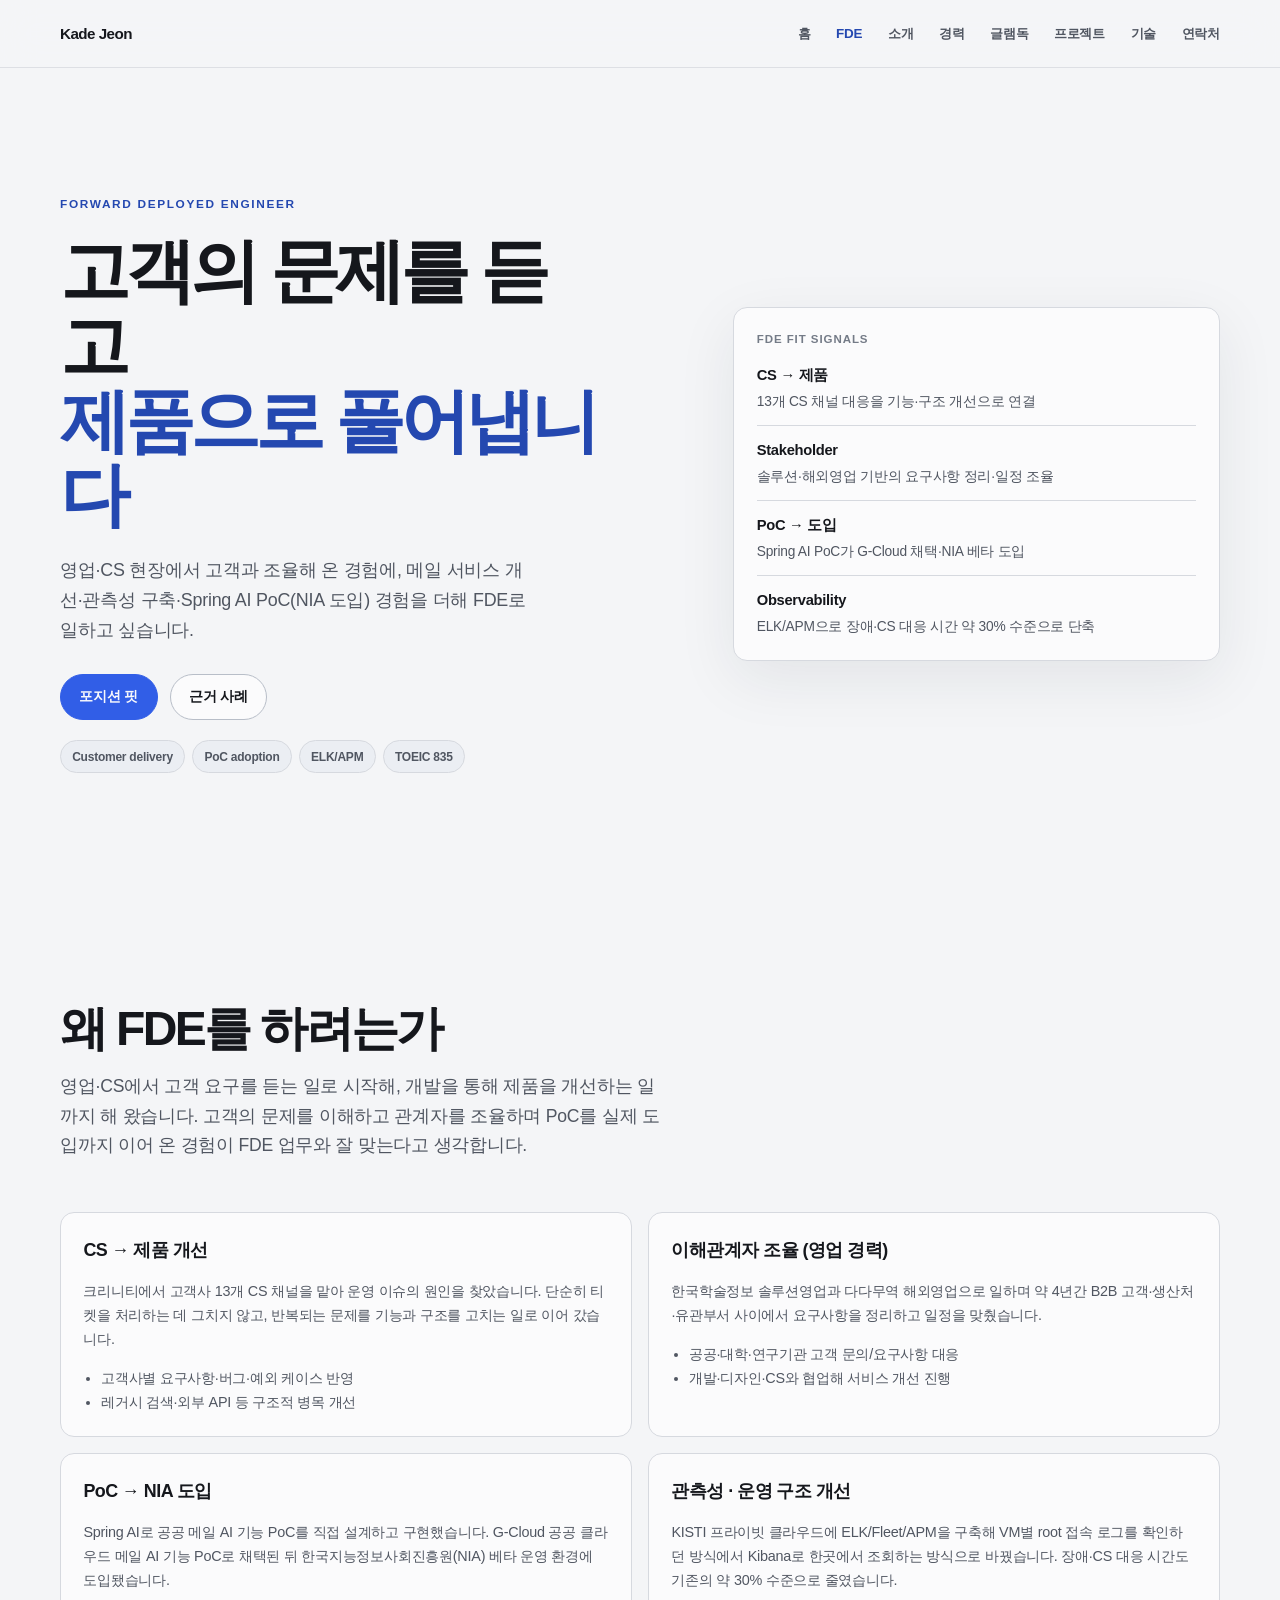
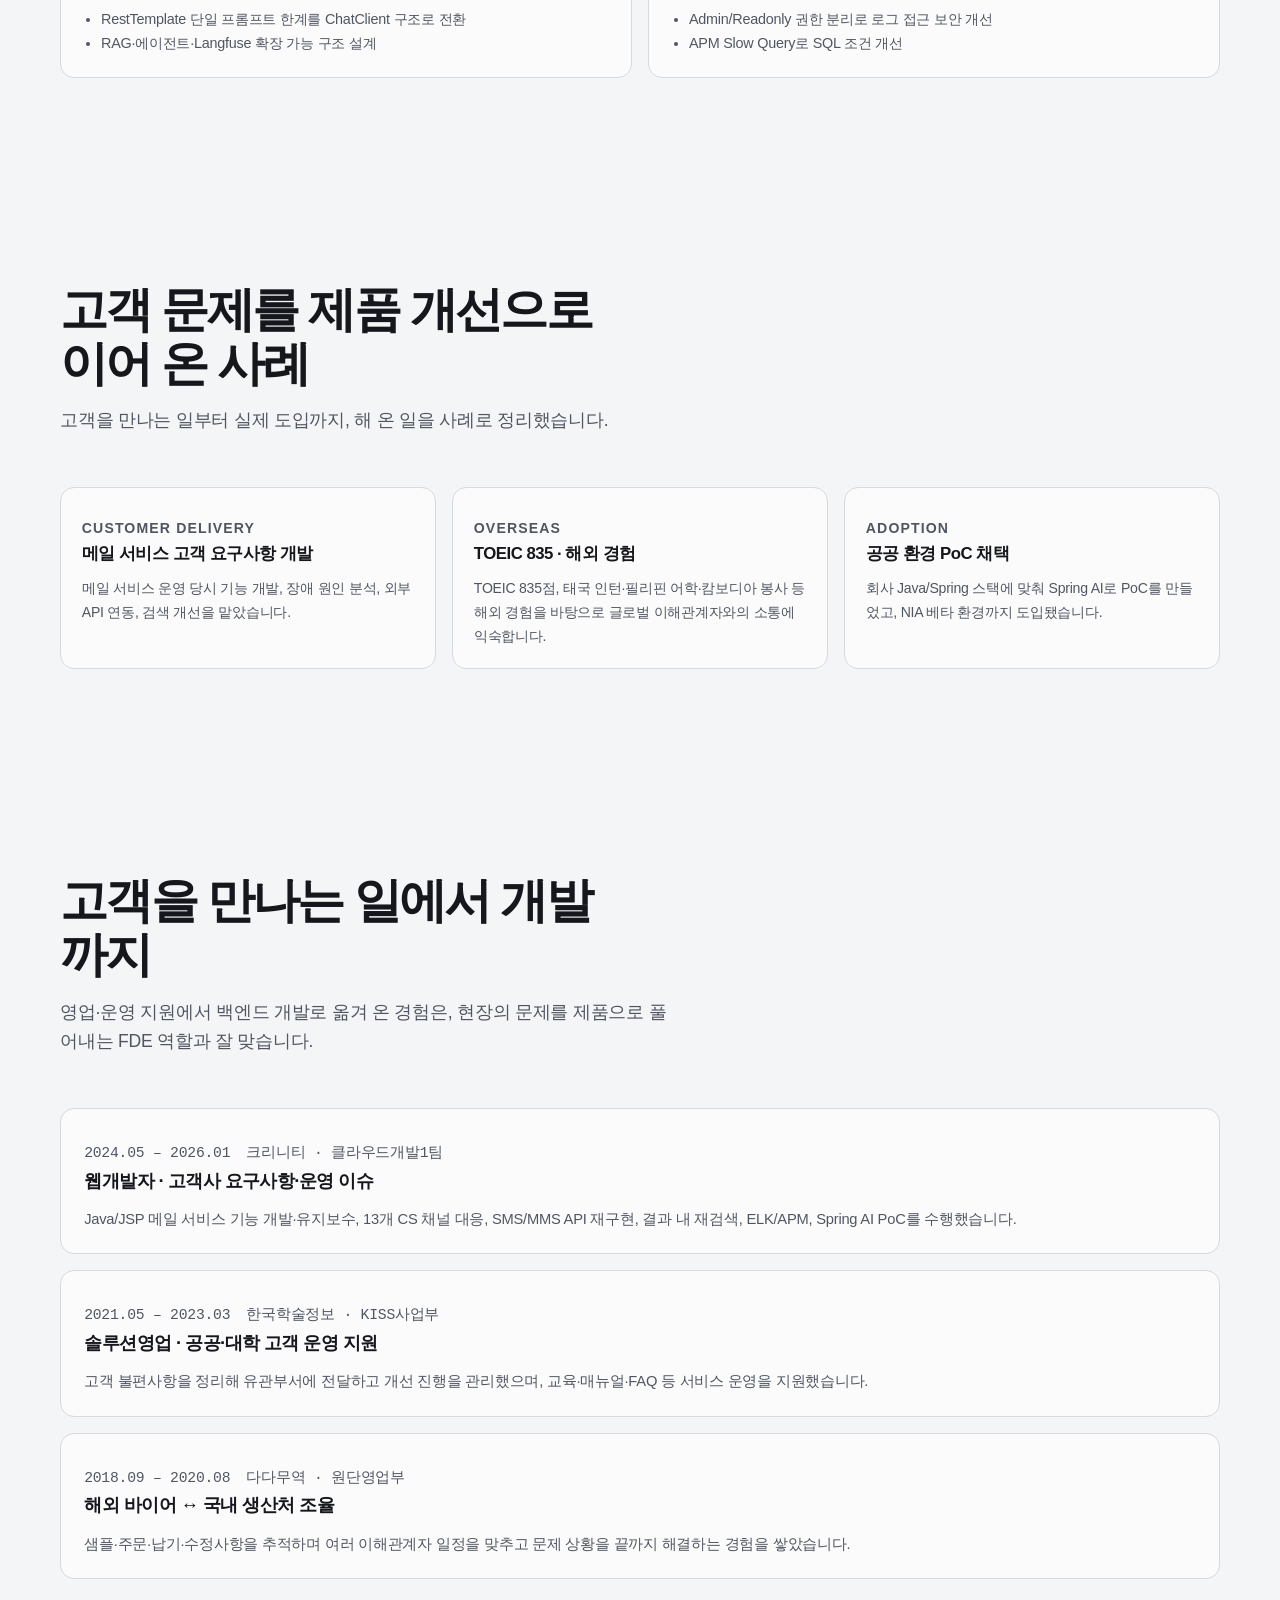
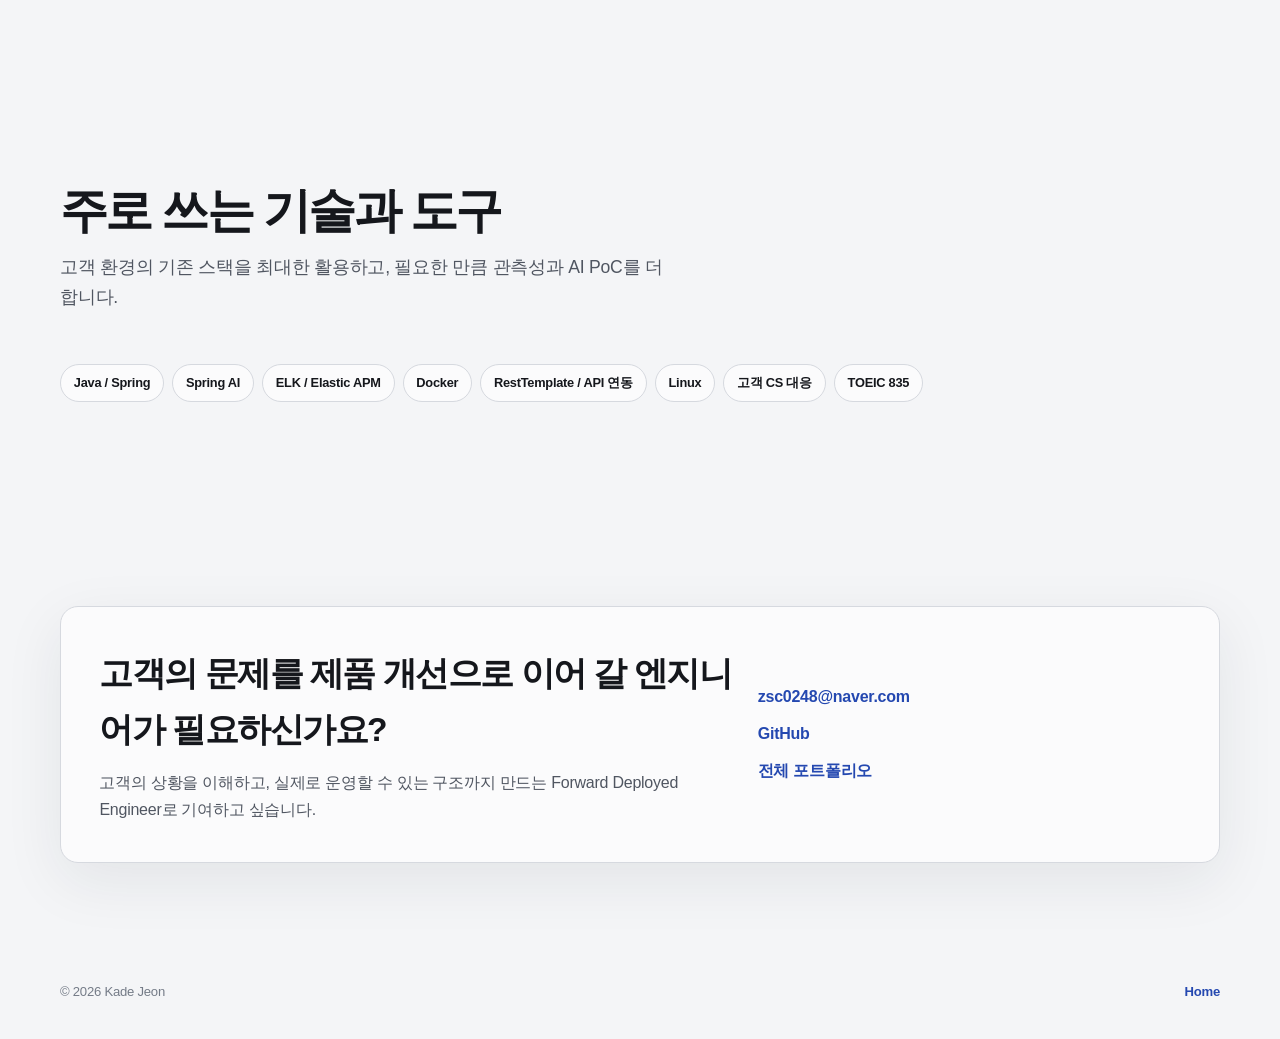
==== fde/index.html @ 67deebf8 "Restore section nav on FDE/SW pages without cross-track links Home stays free of FDE/SW (avoids shot" ====
<!doctype html>
<html lang="ko">
  <head>
    <meta charset="UTF-8" />
    <meta name="viewport" content="width=device-width, initial-scale=1.0" />
    <meta name="description" content="CS·고객 전달·이해관계자 조율과 PoC→NIA 도입 경험을 갖춘 Forward Deployed Engineer 포지션 포트폴리오 — 전총명(Kade Jeon)" />
    <title>전총명 | Forward Deployed Engineer</title>
    <link rel="stylesheet" href="../position-pages.css" />
  </head>
  <body>
    <nav class="site-nav" aria-label="주요 메뉴">
      <div class="site-nav__inner shell">
        <a class="brand" href="../">Kade Jeon</a>
        <ul class="nav-links">
          <li><a href="../">홈</a></li>
          <li><a href="./" aria-current="page">FDE</a></li>
          <li class="hide-sm"><a href="../#about">소개</a></li>
          <li class="hide-sm"><a href="../#experience">경력</a></li>
          <li class="hide-sm"><a href="../#glamdog">글램독</a></li>
          <li class="hide-sm"><a href="../#projects">프로젝트</a></li>
          <li class="hide-sm"><a href="../#skills">기술</a></li>
          <li><a href="../#contact">연락처</a></li>
        </ul>
      </div>
    </nav>

    <main id="top">
      <header class="hero shell">
        <div>
          <p class="hero__kicker">Forward Deployed Engineer</p>
          <h1>
            고객의 문제를 듣고<br />
            <strong>제품으로 풀어냅니다</strong>
          </h1>
          <p class="hero__summary">영업·CS 현장에서 고객과 조율해 온 경험에, 메일 서비스 개선·관측성 구축·Spring AI PoC(NIA 도입) 경험을 더해 FDE로 일하고 싶습니다.</p>
          <div class="hero__actions">
            <a class="button button--primary" href="#fit">포지션 핏</a>
            <a class="button" href="#proof">근거 사례</a>
          </div>
          <div class="chip-row">
            <span class="chip">Customer delivery</span>
            <span class="chip">PoC adoption</span>
            <span class="chip">ELK/APM</span>
            <span class="chip">TOEIC 835</span>
          </div>
        </div>
        <aside class="hero-panel" aria-label="FDE fit signals">
          <p class="hero-panel__label">FDE fit signals</p>
          <ul>
              <li><strong>CS → 제품</strong><span>13개 CS 채널 대응을 기능·구조 개선으로 연결</span></li>
              <li><strong>Stakeholder</strong><span>솔루션·해외영업 기반의 요구사항 정리·일정 조율</span></li>
              <li><strong>PoC → 도입</strong><span>Spring AI PoC가 G-Cloud 채택·NIA 베타 도입</span></li>
              <li><strong>Observability</strong><span>ELK/APM으로 장애·CS 대응 시간 약 30% 수준으로 단축</span></li>
          </ul>
        </aside>
      </header>


      <section id="fit">
        <div class="shell">
          <div class="section-head">
            <h2>왜 FDE를 하려는가</h2>
            <p>
              영업·CS에서 고객 요구를 듣는 일로 시작해, 개발을 통해 제품을 개선하는 일까지 해 왔습니다.
              고객의 문제를 이해하고 관계자를 조율하며 PoC를 실제 도입까지 이어 온 경험이 FDE 업무와 잘 맞는다고 생각합니다.
            </p>
          </div>
          <div class="card-grid">
            <article class="card">
              <h3>CS → 제품 개선</h3>
              <p>크리니티에서 고객사 13개 CS 채널을 맡아 운영 이슈의 원인을 찾았습니다. 단순히 티켓을 처리하는 데 그치지 않고, 반복되는 문제를 기능과 구조를 고치는 일로 이어 갔습니다.</p>
              <ul>
                <li>고객사별 요구사항·버그·예외 케이스 반영</li>
                <li>레거시 검색·외부 API 등 구조적 병목 개선</li>
              </ul>
            </article>
            <article class="card">
              <h3>이해관계자 조율 (영업 경력)</h3>
              <p>한국학술정보 솔루션영업과 다다무역 해외영업으로 일하며 약 4년간 B2B 고객·생산처·유관부서 사이에서 요구사항을 정리하고 일정을 맞췄습니다.</p>
              <ul>
                <li>공공·대학·연구기관 고객 문의/요구사항 대응</li>
                <li>개발·디자인·CS와 협업해 서비스 개선 진행</li>
              </ul>
            </article>
            <article class="card">
              <h3>PoC → NIA 도입</h3>
              <p>Spring AI로 공공 메일 AI 기능 PoC를 직접 설계하고 구현했습니다. G-Cloud 공공 클라우드 메일 AI 기능 PoC로 채택된 뒤 한국지능정보사회진흥원(NIA) 베타 운영 환경에 도입됐습니다.</p>
              <ul>
                <li>RestTemplate 단일 프롬프트 한계를 ChatClient 구조로 전환</li>
                <li>RAG·에이전트·Langfuse 확장 가능 구조 설계</li>
              </ul>
            </article>
            <article class="card">
              <h3>관측성 · 운영 구조 개선</h3>
              <p>KISTI 프라이빗 클라우드에 ELK/Fleet/APM을 구축해 VM별 root 접속 로그를 확인하던 방식에서 Kibana로 한곳에서 조회하는 방식으로 바꿨습니다. 장애·CS 대응 시간도 기존의 약 30% 수준으로 줄였습니다.</p>
              <ul>
                <li>Admin/Readonly 권한 분리로 로그 접근 보안 개선</li>
                <li>APM Slow Query로 SQL 조건 개선</li>
              </ul>
            </article>
          </div>
        </div>
      </section>

      <section id="proof">
        <div class="shell">
          <div class="section-head">
            <h2>고객 문제를 제품 개선으로 이어 온 사례</h2>
            <p>고객을 만나는 일부터 실제 도입까지, 해 온 일을 사례로 정리했습니다.</p>
          </div>
          <div class="proof-grid">
            <article class="proof">
              <p class="proof__label">Customer delivery</p>
              <h3>메일 서비스 고객 요구사항 개발</h3>
              <p>메일 서비스 운영 당시 기능 개발, 장애 원인 분석, 외부 API 연동, 검색 개선을 맡았습니다.</p>
            </article>
            <article class="proof">
              <p class="proof__label">Overseas</p>
              <h3>TOEIC 835 · 해외 경험</h3>
              <p>TOEIC 835점, 태국 인턴·필리핀 어학·캄보디아 봉사 등 해외 경험을 바탕으로 글로벌 이해관계자와의 소통에 익숙합니다.</p>
            </article>
            <article class="proof">
              <p class="proof__label">Adoption</p>
              <h3>공공 환경 PoC 채택</h3>
              <p>회사 Java/Spring 스택에 맞춰 Spring AI로 PoC를 만들었고, NIA 베타 환경까지 도입됐습니다.</p>
            </article>
          </div>
        </div>
      </section>

      <section id="path">
        <div class="shell">
          <div class="section-head">
            <h2>고객을 만나는 일에서 개발까지</h2>
            <p>영업·운영 지원에서 백엔드 개발로 옮겨 온 경험은, 현장의 문제를 제품으로 풀어내는 FDE 역할과 잘 맞습니다.</p>
          </div>
          <div class="timeline">
            <article>
              <p class="timeline__meta"><span>2024.05 – 2026.01</span><span>크리니티 · 클라우드개발1팀</span></p>
              <h3>웹개발자 · 고객사 요구사항·운영 이슈</h3>
              <p>Java/JSP 메일 서비스 기능 개발·유지보수, 13개 CS 채널 대응, SMS/MMS API 재구현, 결과 내 재검색, ELK/APM, Spring AI PoC를 수행했습니다.</p>
            </article>
            <article>
              <p class="timeline__meta"><span>2021.05 – 2023.03</span><span>한국학술정보 · KISS사업부</span></p>
              <h3>솔루션영업 · 공공·대학 고객 운영 지원</h3>
              <p>고객 불편사항을 정리해 유관부서에 전달하고 개선 진행을 관리했으며, 교육·매뉴얼·FAQ 등 서비스 운영을 지원했습니다.</p>
            </article>
            <article>
              <p class="timeline__meta"><span>2018.09 – 2020.08</span><span>다다무역 · 원단영업부</span></p>
              <h3>해외 바이어 ↔ 국내 생산처 조율</h3>
              <p>샘플·주문·납기·수정사항을 추적하며 여러 이해관계자 일정을 맞추고 문제 상황을 끝까지 해결하는 경험을 쌓았습니다.</p>
            </article>
          </div>
        </div>
      </section>

      <section id="stack">
        <div class="shell">
          <div class="section-head">
            <h2>주로 쓰는 기술과 도구</h2>
            <p>고객 환경의 기존 스택을 최대한 활용하고, 필요한 만큼 관측성과 AI PoC를 더합니다.</p>
          </div>
          <div class="stack-list">
            <span>Java / Spring</span>
            <span>Spring AI</span>
            <span>ELK / Elastic APM</span>
            <span>Docker</span>
            <span>RestTemplate / API 연동</span>
            <span>Linux</span>
            <span>고객 CS 대응</span>
            <span>TOEIC 835</span>
          </div>
        </div>
      </section>


      <section class="contact" id="contact">
        <div class="shell contact-panel">
          <div>
            <h2>고객의 문제를 제품 개선으로 이어 갈 엔지니어가 필요하신가요?</h2>
            <p>고객의 상황을 이해하고, 실제로 운영할 수 있는 구조까지 만드는 Forward Deployed Engineer로 기여하고 싶습니다.</p>
          </div>
          <div class="contact-links">
            <a href="mailto:zsc0248@naver.com">zsc0248@naver.com</a>
            <a href="https://github.com/Kade-Jeon?tab=repositories" target="_blank" rel="noopener noreferrer">GitHub</a>
            <a href="../">전체 포트폴리오</a>
          </div>
        </div>
      </section>
    </main>

    <footer class="shell">
      <span>© 2026 Kade Jeon</span>
      <a class="text-link" href="../">Home</a>
    </footer>
  </body>
</html>
---- position-pages.css ----
*,
*::before,
*::after {
  box-sizing: border-box;
}

:root {
  color-scheme: light dark;
  --canvas: #f4f5f7;
  --surface: #fbfbfc;
  --surface-strong: #ebeef3;
  --surface-accent: #e8edff;
  --ink: #15171c;
  --ink-soft: #505661;
  --ink-faint: #747b87;
  --line: #d6d9df;
  --line-strong: #b8bec8;
  --accent: #315ee7;
  --accent-ink: #2448b0;
  --accent-contrast: #f7f8fc;
  --success: #247455;
  --warning: #95610d;
  --radius: 14px;
  --shadow: 0 18px 60px rgba(28, 36, 54, 0.08);
  --max: 1160px;
}

@media (prefers-color-scheme: dark) {
  :root {
    --canvas: #101217;
    --surface: #171a20;
    --surface-strong: #20242c;
    --surface-accent: #1c2748;
    --ink: #eef0f4;
    --ink-soft: #b3b8c2;
    --ink-faint: #858c99;
    --line: #30353f;
    --line-strong: #49505d;
    --accent: #7d9cff;
    --accent-ink: #aec0ff;
    --accent-contrast: #12182a;
    --success: #6cc39e;
    --warning: #dfb866;
    --shadow: 0 22px 70px rgba(0, 0, 0, 0.28);
  }
}

html {
  scroll-behavior: smooth;
}

body {
  margin: 0;
  background: var(--canvas);
  color: var(--ink);
  font-family:
    "Pretendard Variable", Pretendard, -apple-system, BlinkMacSystemFont,
    "Segoe UI", "Noto Sans KR", sans-serif;
  font-size: 16px;
  line-height: 1.68;
  letter-spacing: -0.015em;
}

a {
  color: inherit;
}

:focus-visible {
  outline: 3px solid color-mix(in srgb, var(--accent) 70%, transparent);
  outline-offset: 4px;
}

.shell {
  width: min(calc(100% - 48px), var(--max));
  margin-inline: auto;
}

.site-nav {
  position: sticky;
  top: 0;
  z-index: 10;
  height: 68px;
  border-bottom: 1px solid color-mix(in srgb, var(--line) 78%, transparent);
  background: color-mix(in srgb, var(--canvas) 88%, transparent);
  backdrop-filter: blur(18px);
}

.site-nav__inner {
  display: flex;
  align-items: center;
  justify-content: space-between;
  height: 100%;
}

.brand {
  text-decoration: none;
  font-size: 0.95rem;
  font-weight: 760;
  letter-spacing: -0.035em;
  white-space: nowrap;
}

.nav-links {
  display: flex;
  align-items: center;
  gap: clamp(0.8rem, 2vw, 1.65rem);
  margin: 0;
  padding: 0;
  list-style: none;
}

.nav-links a {
  color: var(--ink-soft);
  text-decoration: none;
  font-size: 0.84rem;
  font-weight: 650;
  white-space: nowrap;
  transition: color 160ms ease;
}

.nav-links a:hover,
.nav-links a[aria-current="page"] {
  color: var(--accent-ink);
}

section {
  scroll-margin-top: 88px;
  padding-block: clamp(4rem, 8vw, 6.5rem);
}

.section-head {
  max-width: 760px;
  margin-bottom: clamp(2rem, 4vw, 3.25rem);
}

.section-head h2 {
  max-width: 20ch;
  margin: 0 0 1rem;
  font-size: clamp(1.85rem, 4vw, 3rem);
  line-height: 1.12;
  letter-spacing: -0.055em;
}

.section-head p {
  max-width: 62ch;
  margin: 0;
  color: var(--ink-soft);
  font-size: clamp(1rem, 1.5vw, 1.1rem);
}

.hero {
  display: grid;
  grid-template-columns: minmax(0, 1.1fr) minmax(280px, 0.9fr);
  align-items: center;
  gap: clamp(2.5rem, 6vw, 5rem);
  min-height: calc(100dvh - 68px);
  padding-block: clamp(3.5rem, 7vw, 5.5rem);
}

.hero__kicker {
  margin: 0 0 1.25rem;
  color: var(--accent-ink);
  font-size: 0.74rem;
  font-weight: 780;
  letter-spacing: 0.14em;
  text-transform: uppercase;
}

.hero h1 {
  max-width: 14ch;
  margin: 0;
  font-size: clamp(2.4rem, 5.5vw, 4.6rem);
  font-weight: 780;
  line-height: 1.06;
  letter-spacing: -0.07em;
}

.hero h1 strong {
  color: var(--accent-ink);
  font-weight: inherit;
}

.hero__summary {
  max-width: 48ch;
  margin: 1.35rem 0 0;
  color: var(--ink-soft);
  font-size: clamp(1rem, 1.6vw, 1.12rem);
}

.hero__actions {
  display: flex;
  flex-wrap: wrap;
  gap: 0.75rem;
  margin-top: 1.8rem;
}

.button {
  display: inline-flex;
  align-items: center;
  justify-content: center;
  min-height: 2.7rem;
  padding: 0.65rem 1.15rem;
  border: 1px solid var(--line-strong);
  border-radius: 999px;
  background: var(--surface);
  color: var(--ink);
  text-decoration: none;
  font-size: 0.88rem;
  font-weight: 680;
  transition:
    border-color 160ms ease,
    background 160ms ease,
    color 160ms ease;
}

.button:hover {
  border-color: var(--accent);
}

.button--primary {
  border-color: var(--accent);
  background: var(--accent);
  color: var(--accent-contrast);
}

.hero-panel {
  border: 1px solid var(--line);
  border-radius: var(--radius);
  background: var(--surface);
  box-shadow: var(--shadow);
  padding: 1.35rem 1.45rem;
}

.hero-panel__label {
  margin: 0 0 0.85rem;
  color: var(--ink-faint);
  font-size: 0.72rem;
  font-weight: 720;
  letter-spacing: 0.08em;
  text-transform: uppercase;
}

.hero-panel ul {
  margin: 0;
  padding: 0;
  list-style: none;
  display: grid;
  gap: 0.75rem;
}

.hero-panel li {
  display: grid;
  gap: 0.15rem;
  padding-top: 0.75rem;
  border-top: 1px solid var(--line);
}

.hero-panel li:first-child {
  padding-top: 0;
  border-top: 0;
}

.hero-panel strong {
  font-size: 0.92rem;
  letter-spacing: -0.02em;
}

.hero-panel span {
  color: var(--ink-soft);
  font-size: 0.86rem;
}

.chip-row {
  display: flex;
  flex-wrap: wrap;
  gap: 0.45rem;
  margin-top: 1.25rem;
}

.chip {
  display: inline-flex;
  padding: 0.35rem 0.7rem;
  border: 1px solid var(--line);
  border-radius: 999px;
  background: var(--surface-strong);
  color: var(--ink-soft);
  font-size: 0.75rem;
  font-weight: 650;
}

.card-grid {
  display: grid;
  grid-template-columns: repeat(2, minmax(0, 1fr));
  gap: 1rem;
}

.card {
  border: 1px solid var(--line);
  border-radius: var(--radius);
  background: var(--surface);
  padding: 1.35rem 1.4rem;
}

.card h3 {
  margin: 0 0 0.55rem;
  font-size: 1.12rem;
  letter-spacing: -0.03em;
}

.card p,
.card li {
  color: var(--ink-soft);
  font-size: 0.9rem;
}

.card ul {
  margin: 0.7rem 0 0;
  padding-left: 1.1rem;
}

.timeline {
  display: grid;
  gap: 1rem;
}

.timeline article {
  border: 1px solid var(--line);
  border-radius: var(--radius);
  background: var(--surface);
  padding: 1.35rem 1.45rem;
}

.timeline__meta {
  display: flex;
  flex-wrap: wrap;
  gap: 0.45rem 1rem;
  margin: 0 0 0.55rem;
  color: var(--ink-faint);
  font-family: ui-monospace, SFMono-Regular, Menlo, Consolas, monospace;
  font-size: 0.72rem;
}

.timeline h3 {
  margin: 0;
  font-size: 1.15rem;
  letter-spacing: -0.03em;
}

.timeline p {
  margin: 0.65rem 0 0;
  color: var(--ink-soft);
  font-size: 0.92rem;
}

.proof-grid {
  display: grid;
  grid-template-columns: repeat(3, minmax(0, 1fr));
  gap: 1rem;
}

.proof {
  border: 1px solid var(--line);
  border-radius: var(--radius);
  background: var(--surface);
  padding: 1.25rem 1.3rem;
}

.proof__label {
  margin: 0 0 0.55rem;
  color: var(--accent-ink);
  font-size: 0.72rem;
  font-weight: 760;
  letter-spacing: 0.08em;
  text-transform: uppercase;
}

.proof h3 {
  margin: 0;
  font-size: 1.05rem;
  letter-spacing: -0.03em;
}

.proof p {
  margin: 0.55rem 0 0;
  color: var(--ink-soft);
  font-size: 0.88rem;
}

.stack-list {
  display: flex;
  flex-wrap: wrap;
  gap: 0.5rem;
}

.stack-list span {
  padding: 0.45rem 0.8rem;
  border: 1px solid var(--line);
  border-radius: 999px;
  background: var(--surface);
  font-size: 0.8rem;
  font-weight: 650;
}

.contact {
  padding-bottom: clamp(4rem, 8vw, 6rem);
}

.contact-panel {
  display: grid;
  grid-template-columns: minmax(0, 1.2fr) minmax(220px, 0.8fr);
  gap: 1.5rem;
  align-items: center;
  padding: clamp(1.6rem, 4vw, 2.4rem);
  border: 1px solid var(--line);
  border-radius: calc(var(--radius) + 4px);
  background: var(--surface);
  box-shadow: var(--shadow);
}

.contact-panel h2 {
  margin: 0;
  font-size: clamp(1.5rem, 3vw, 2.1rem);
  letter-spacing: -0.045em;
}

.contact-panel p {
  margin: 0.7rem 0 0;
  color: var(--ink-soft);
}

.contact-links {
  display: grid;
  gap: 0.65rem;
}

.contact-links a {
  color: var(--accent-ink);
  font-weight: 700;
  text-decoration: none;
}

footer.shell {
  display: flex;
  justify-content: space-between;
  gap: 1rem;
  padding-block: 1.4rem 2.2rem;
  color: var(--ink-faint);
  font-size: 0.82rem;
}

.text-link {
  color: var(--accent-ink);
  font-weight: 700;
  text-decoration: none;
}

@media (max-width: 900px) {
  .hero,
  .card-grid,
  .proof-grid,
  .contact-panel {
    grid-template-columns: 1fr;
  }
}

@media (max-width: 700px) {
  .shell {
    width: min(calc(100% - 32px), var(--max));
  }

  .site-nav {
    height: 60px;
  }

  .nav-links li.hide-sm {
    display: none;
  }

  section {
    scroll-margin-top: 76px;
    padding-block: 3.5rem;
  }

  .hero {
    min-height: auto;
    padding-block: 3rem;
  }
}

@media (prefers-reduced-motion: reduce) {
  html {
    scroll-behavior: auto;
  }
}
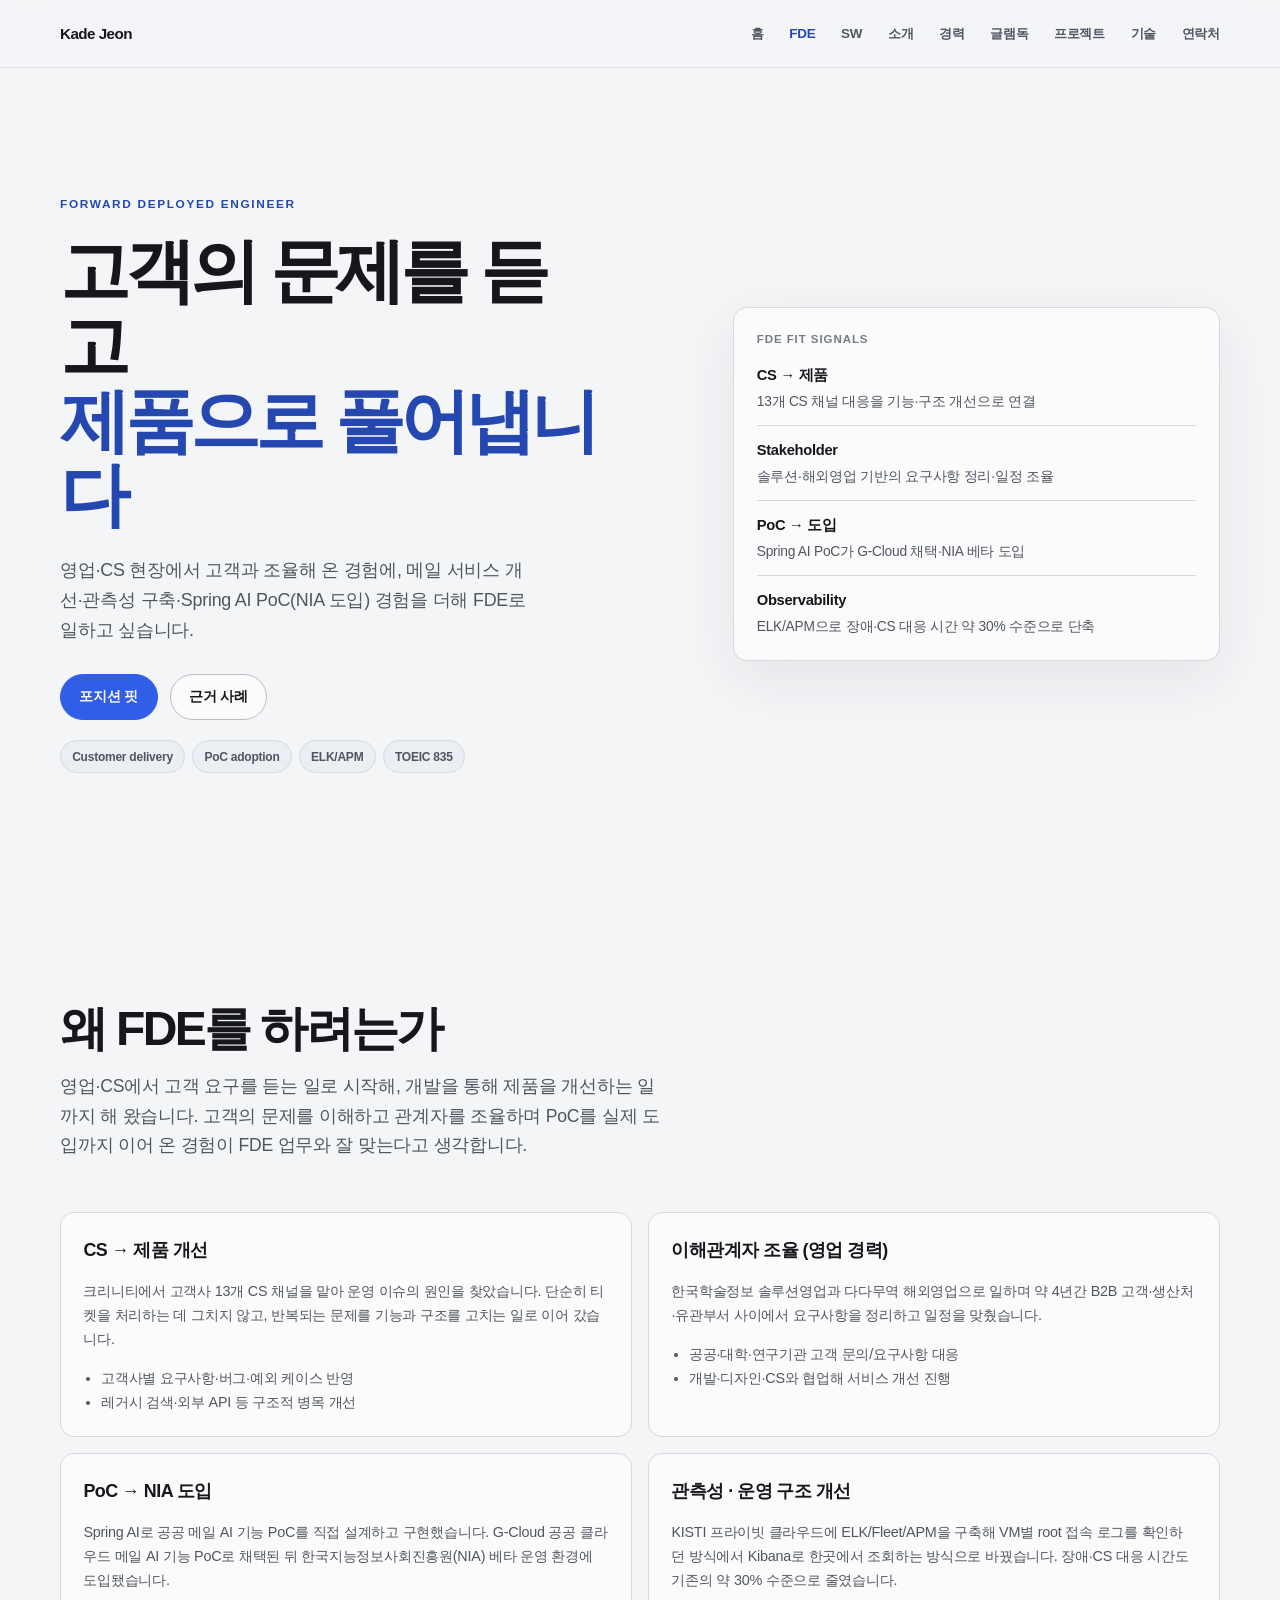
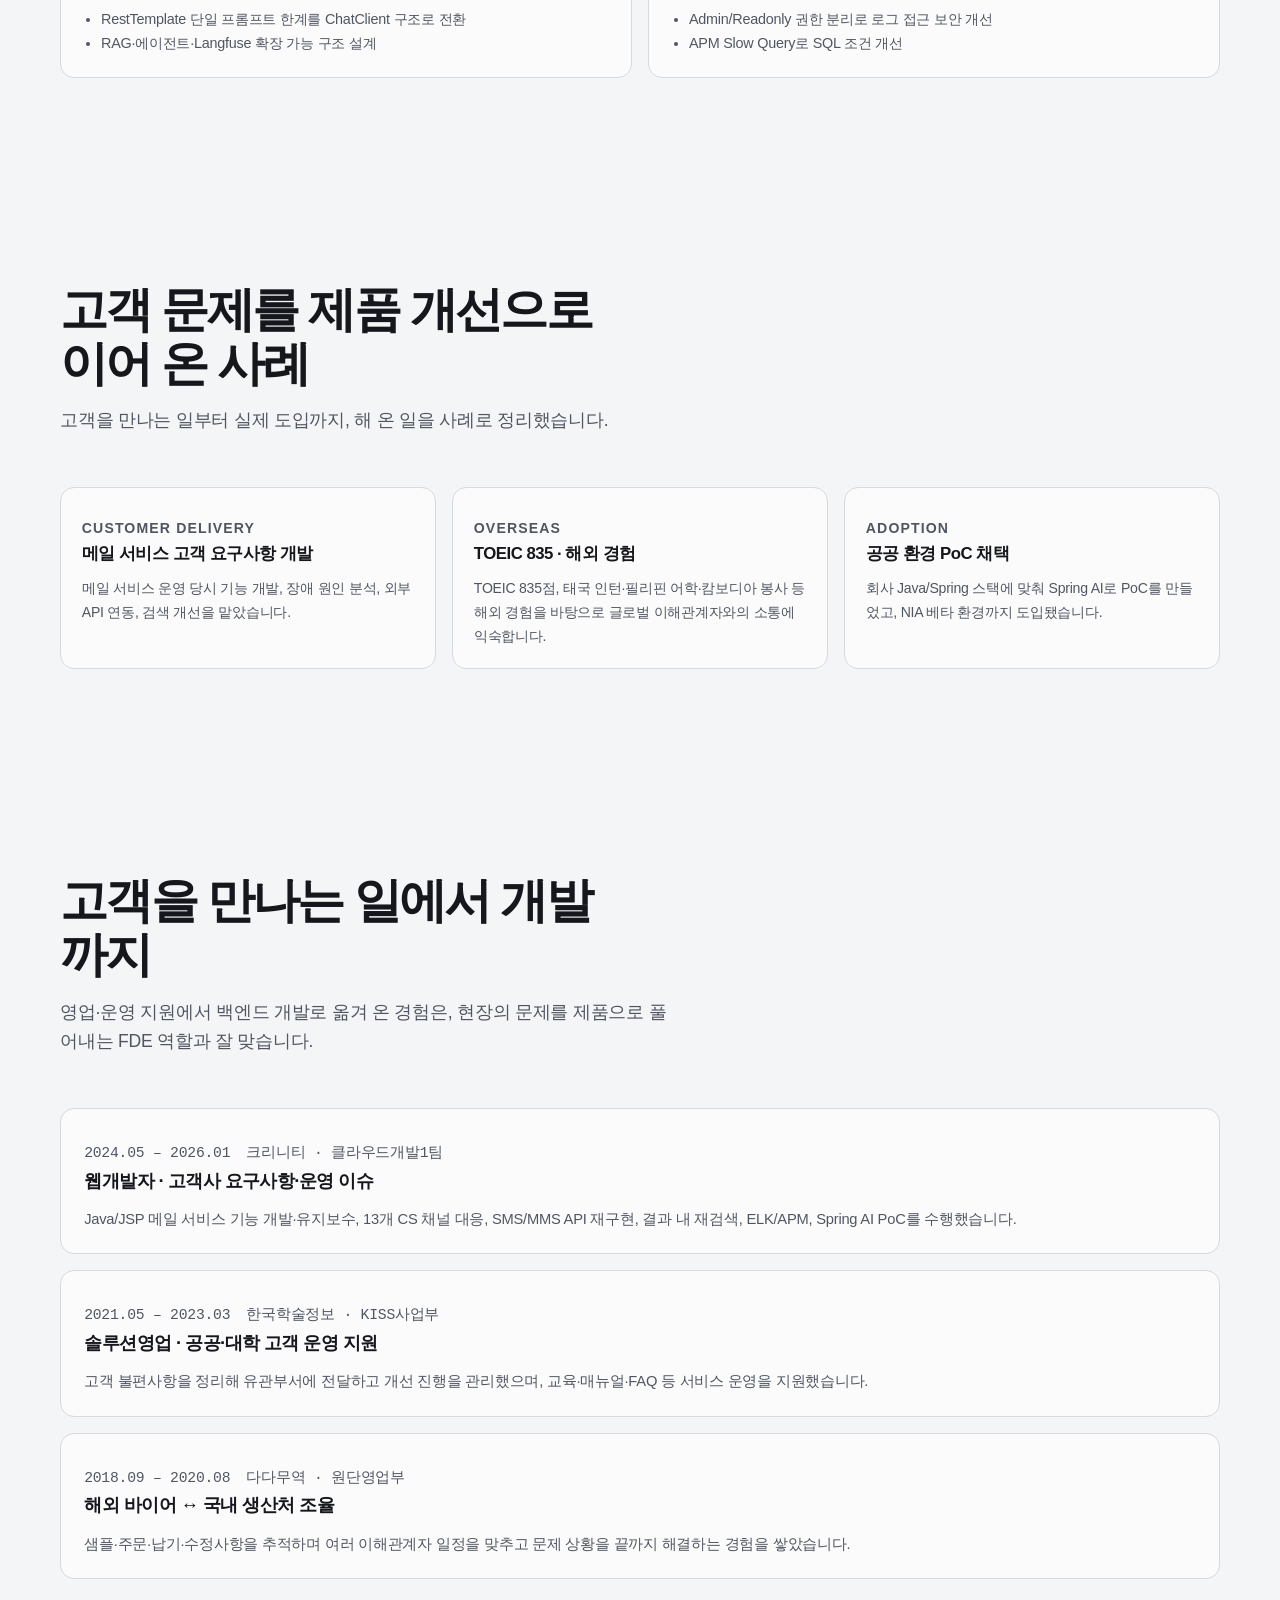
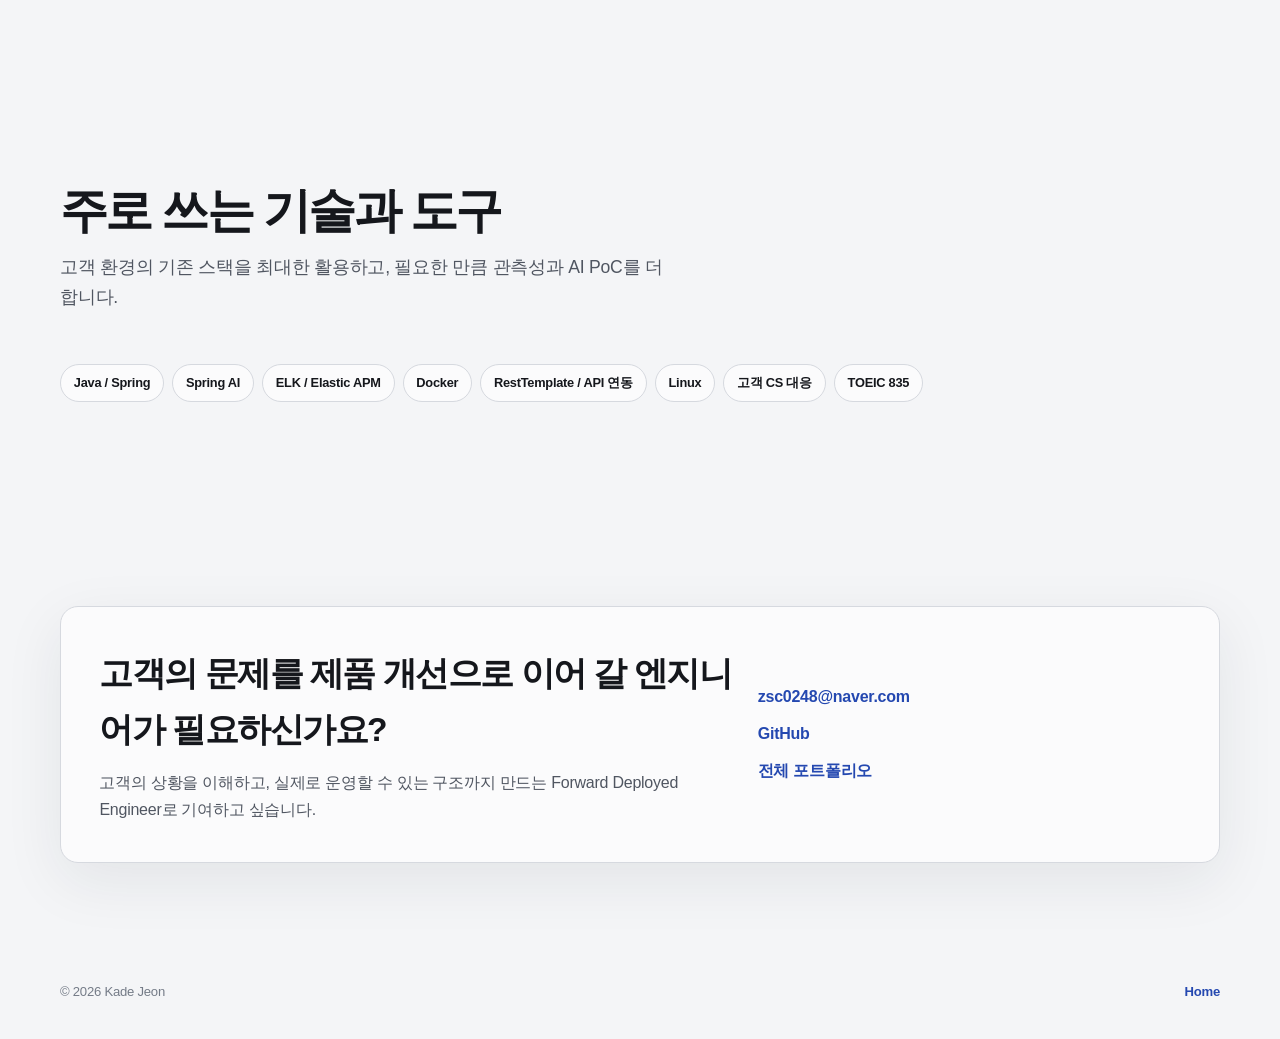
==== commit 39bf508d: "Restore FDE and SW links in classic top-nav order Undoes the hide-cross-track behavior from #3/#4 so" ====
--- a/fde/index.html
+++ b/fde/index.html
@@ -14,6 +14,7 @@
         <ul class="nav-links">
           <li><a href="../">홈</a></li>
           <li><a href="./" aria-current="page">FDE</a></li>
+          <li><a href="../sw/">SW</a></li>
           <li class="hide-sm"><a href="../#about">소개</a></li>
           <li class="hide-sm"><a href="../#experience">경력</a></li>
           <li class="hide-sm"><a href="../#glamdog">글램독</a></li>
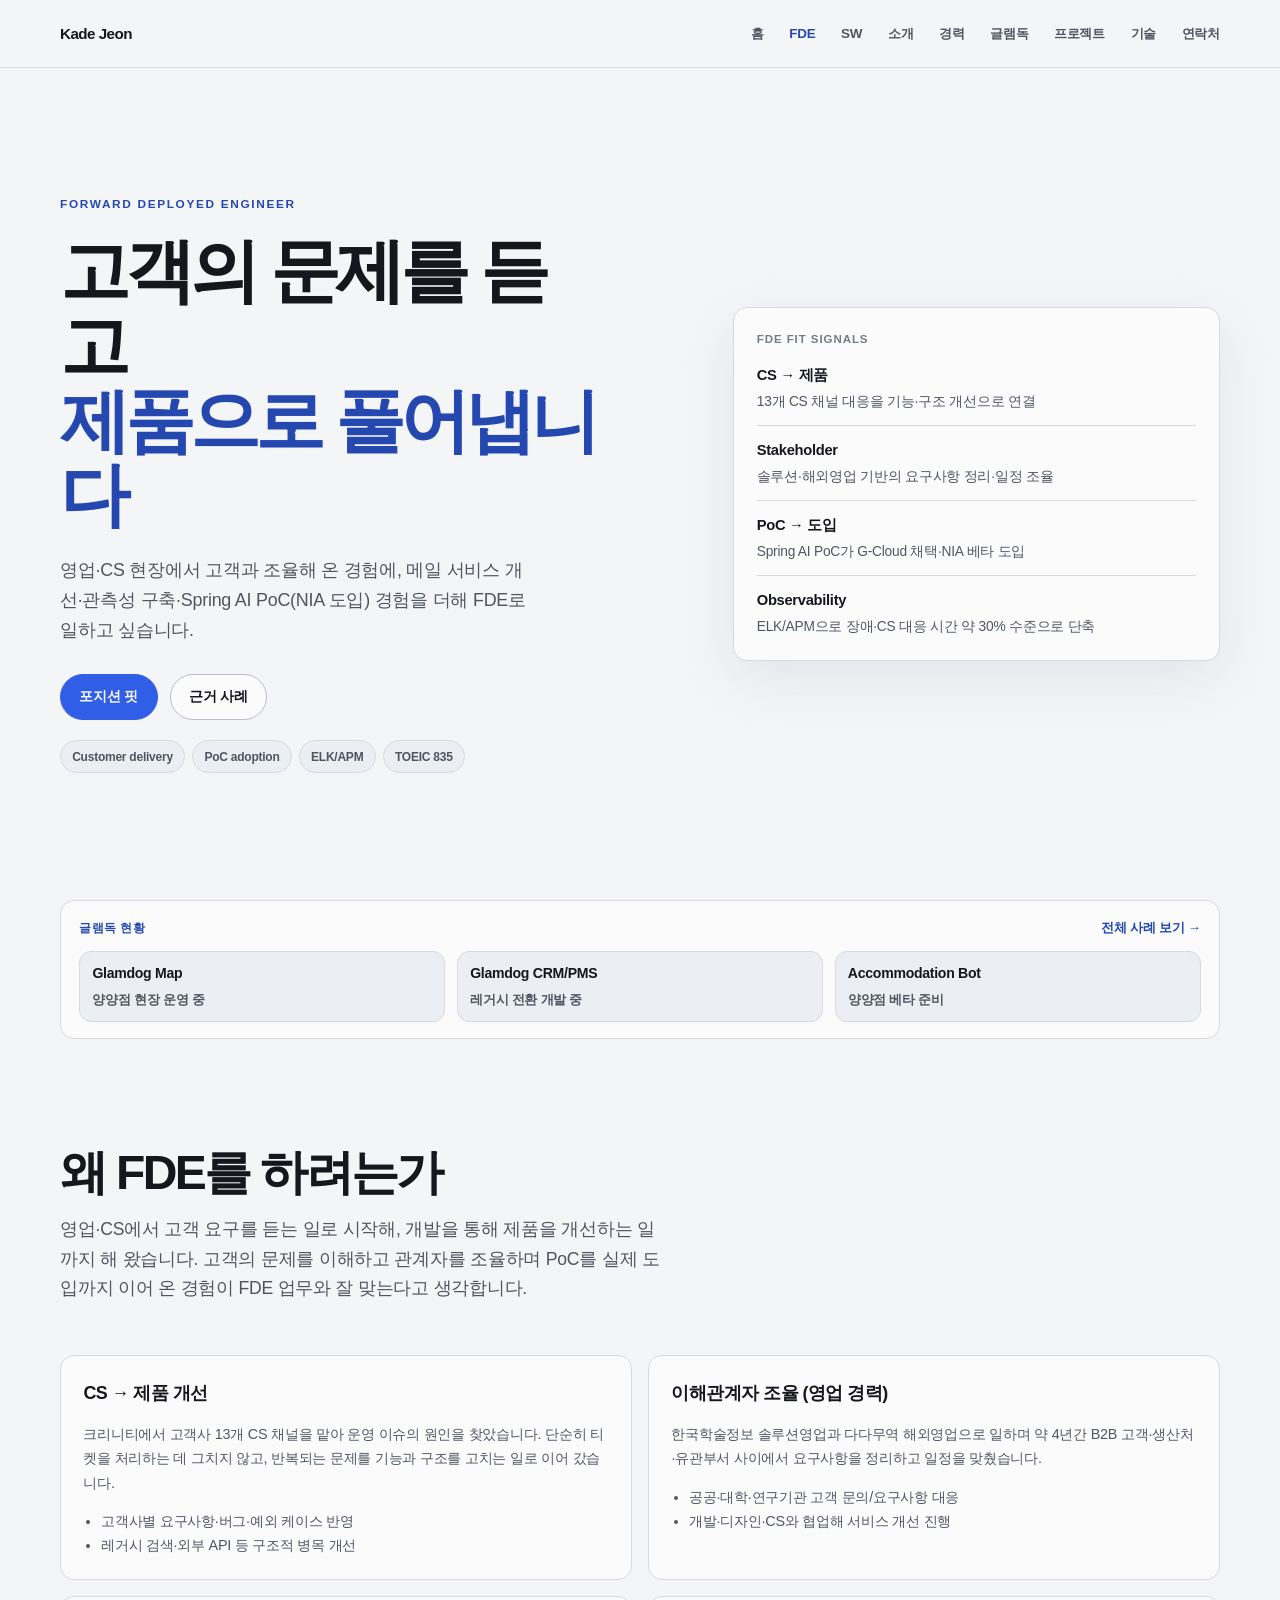
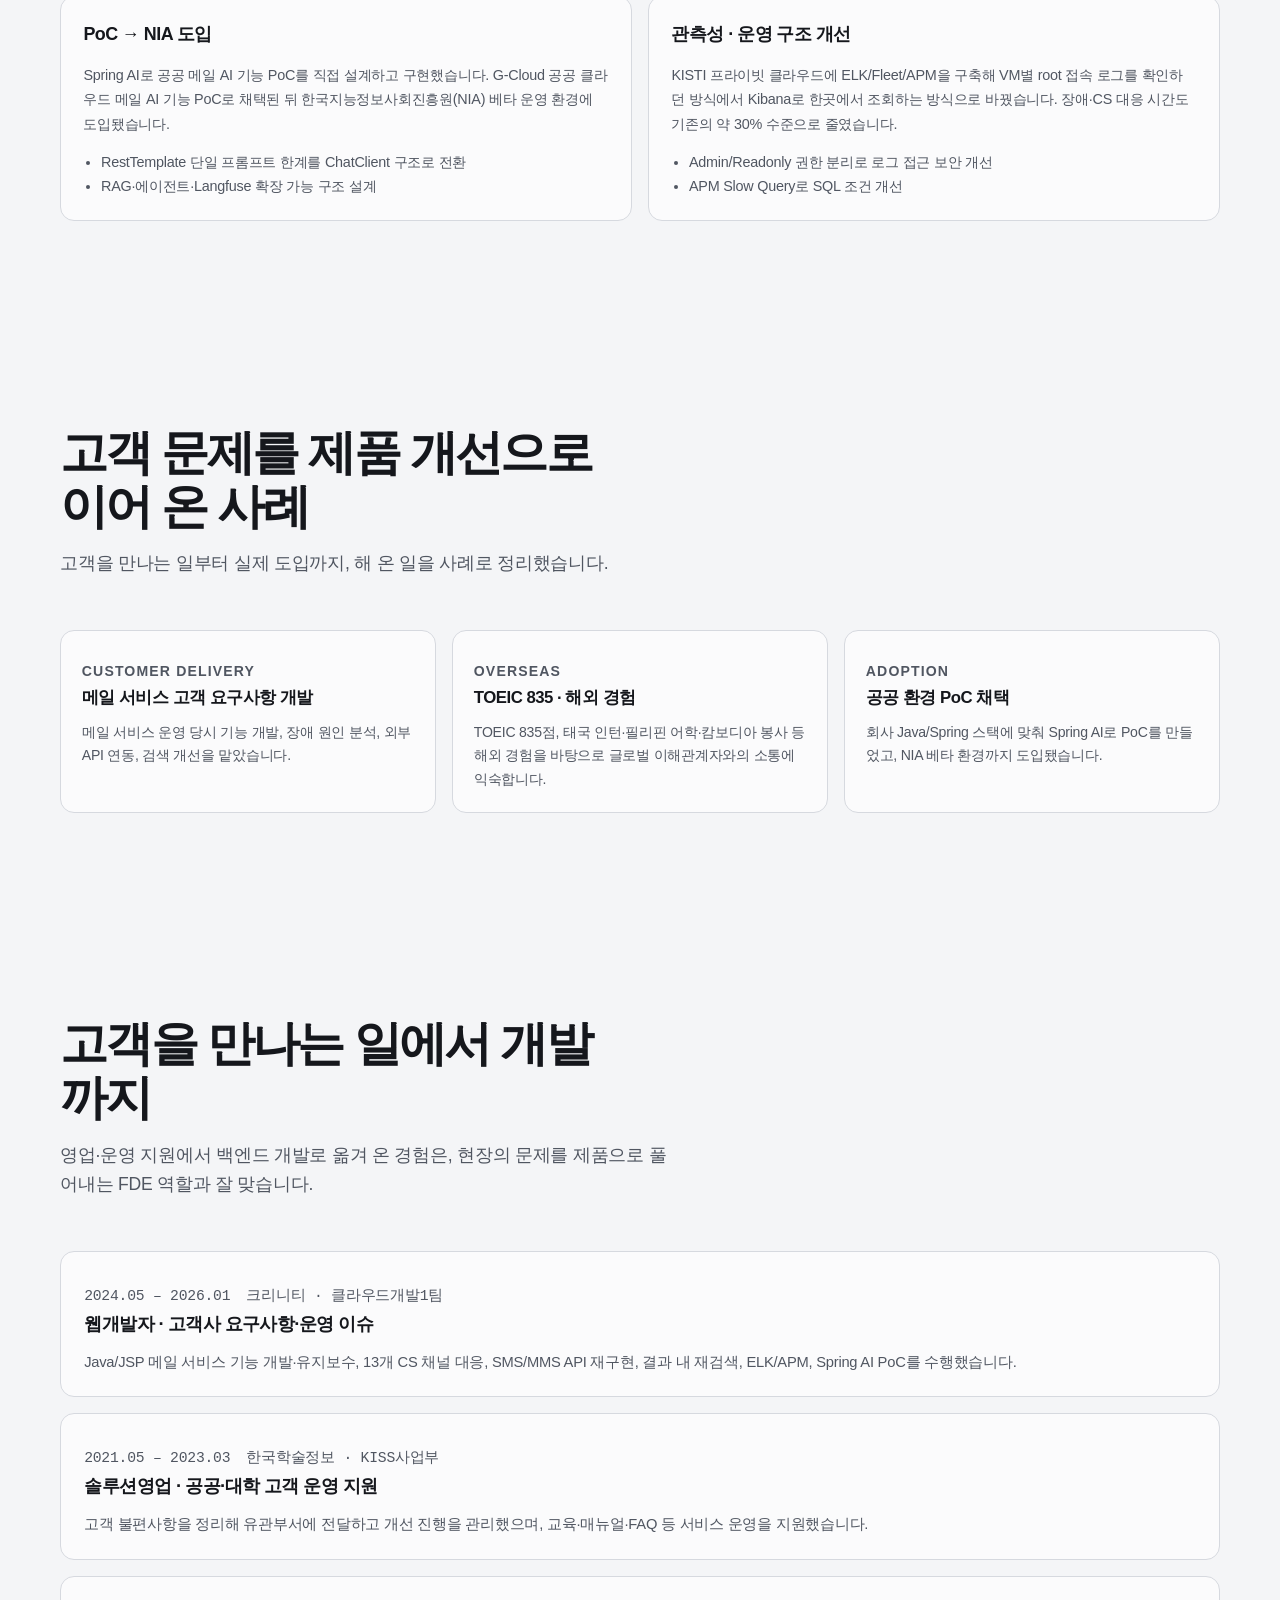
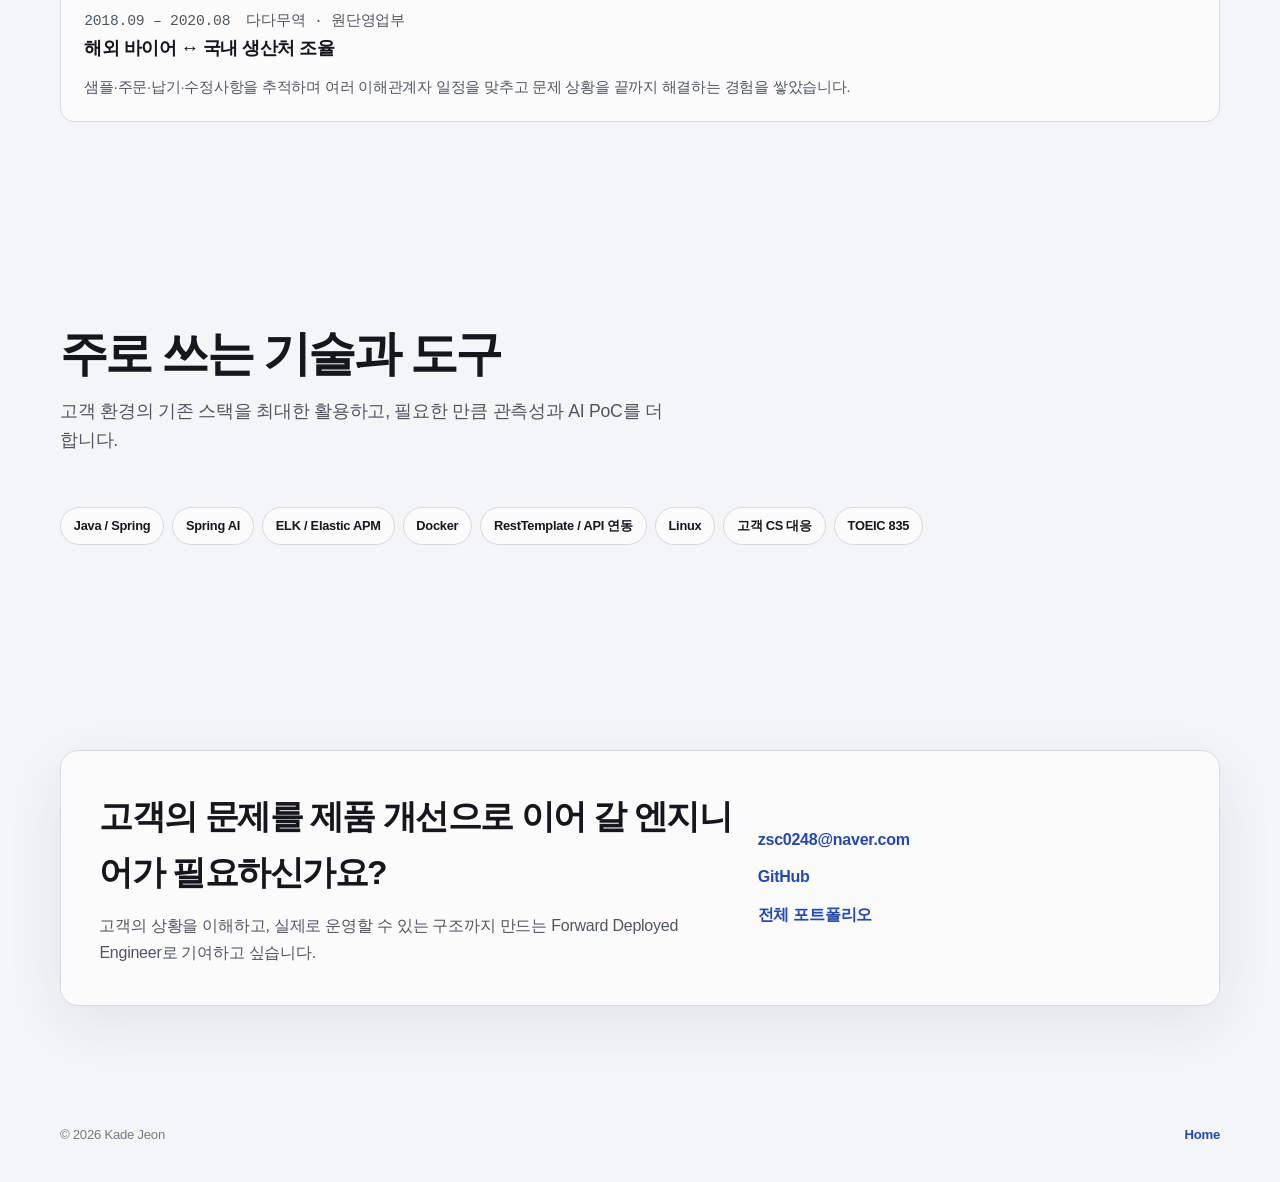
==== commit 3ceba74b: "Fix Berita ended status in PDF source and surface Glamdog statuses Mark Berita as 운영 종료 in portfolio" ====
--- a/fde/index.html
+++ b/fde/index.html
@@ -57,6 +57,22 @@
       </header>
 
 
+      <section class="glamdog-strip" aria-label="글램독 제품 현황">
+        <div class="shell">
+          <div class="glamdog-strip__inner">
+            <div class="glamdog-strip__head">
+              <p class="glamdog-strip__label">글램독 현황</p>
+              <a class="glamdog-strip__link" href="../#glamdog">전체 사례 보기 →</a>
+            </div>
+            <ul class="glamdog-strip__statuses">
+              <li><strong>Glamdog Map</strong><span>양양점 현장 운영 중</span></li>
+              <li><strong>Glamdog CRM/PMS</strong><span>레거시 전환 개발 중</span></li>
+              <li><strong>Accommodation Bot</strong><span>양양점 베타 준비</span></li>
+            </ul>
+          </div>
+        </div>
+      </section>
+
       <section id="fit">
         <div class="shell">
           <div class="section-head">
--- a/position-pages.css
+++ b/position-pages.css
@@ -439,6 +439,78 @@
   text-decoration: none;
 }
 
+
+.glamdog-strip {
+  padding-block: 0 0.25rem;
+}
+
+.glamdog-strip__inner {
+  border: 1px solid var(--line);
+  border-radius: var(--radius);
+  background: var(--surface);
+  padding: 1rem 1.15rem;
+}
+
+.glamdog-strip__head {
+  display: flex;
+  justify-content: space-between;
+  align-items: baseline;
+  gap: 1rem;
+  margin-bottom: 0.75rem;
+}
+
+.glamdog-strip__label {
+  margin: 0;
+  color: var(--accent-ink);
+  font-size: 0.72rem;
+  font-weight: 750;
+  letter-spacing: 0.04em;
+  text-transform: uppercase;
+}
+
+.glamdog-strip__link {
+  color: var(--accent-ink);
+  font-size: 0.82rem;
+  font-weight: 700;
+  text-decoration: none;
+  white-space: nowrap;
+}
+
+.glamdog-strip__statuses {
+  list-style: none;
+  margin: 0;
+  padding: 0;
+  display: grid;
+  grid-template-columns: repeat(3, minmax(0, 1fr));
+  gap: 0.75rem;
+}
+
+.glamdog-strip__statuses li {
+  display: grid;
+  gap: 0.2rem;
+  padding: 0.65rem 0.75rem;
+  border: 1px solid var(--line);
+  border-radius: calc(var(--radius) - 2px);
+  background: var(--surface-strong);
+}
+
+.glamdog-strip__statuses strong {
+  font-size: 0.88rem;
+  letter-spacing: -0.02em;
+}
+
+.glamdog-strip__statuses span {
+  color: var(--ink-soft);
+  font-size: 0.8rem;
+  font-weight: 650;
+}
+
+@media (max-width: 900px) {
+  .glamdog-strip__statuses {
+    grid-template-columns: 1fr;
+  }
+}
+
 footer.shell {
   display: flex;
   justify-content: space-between;
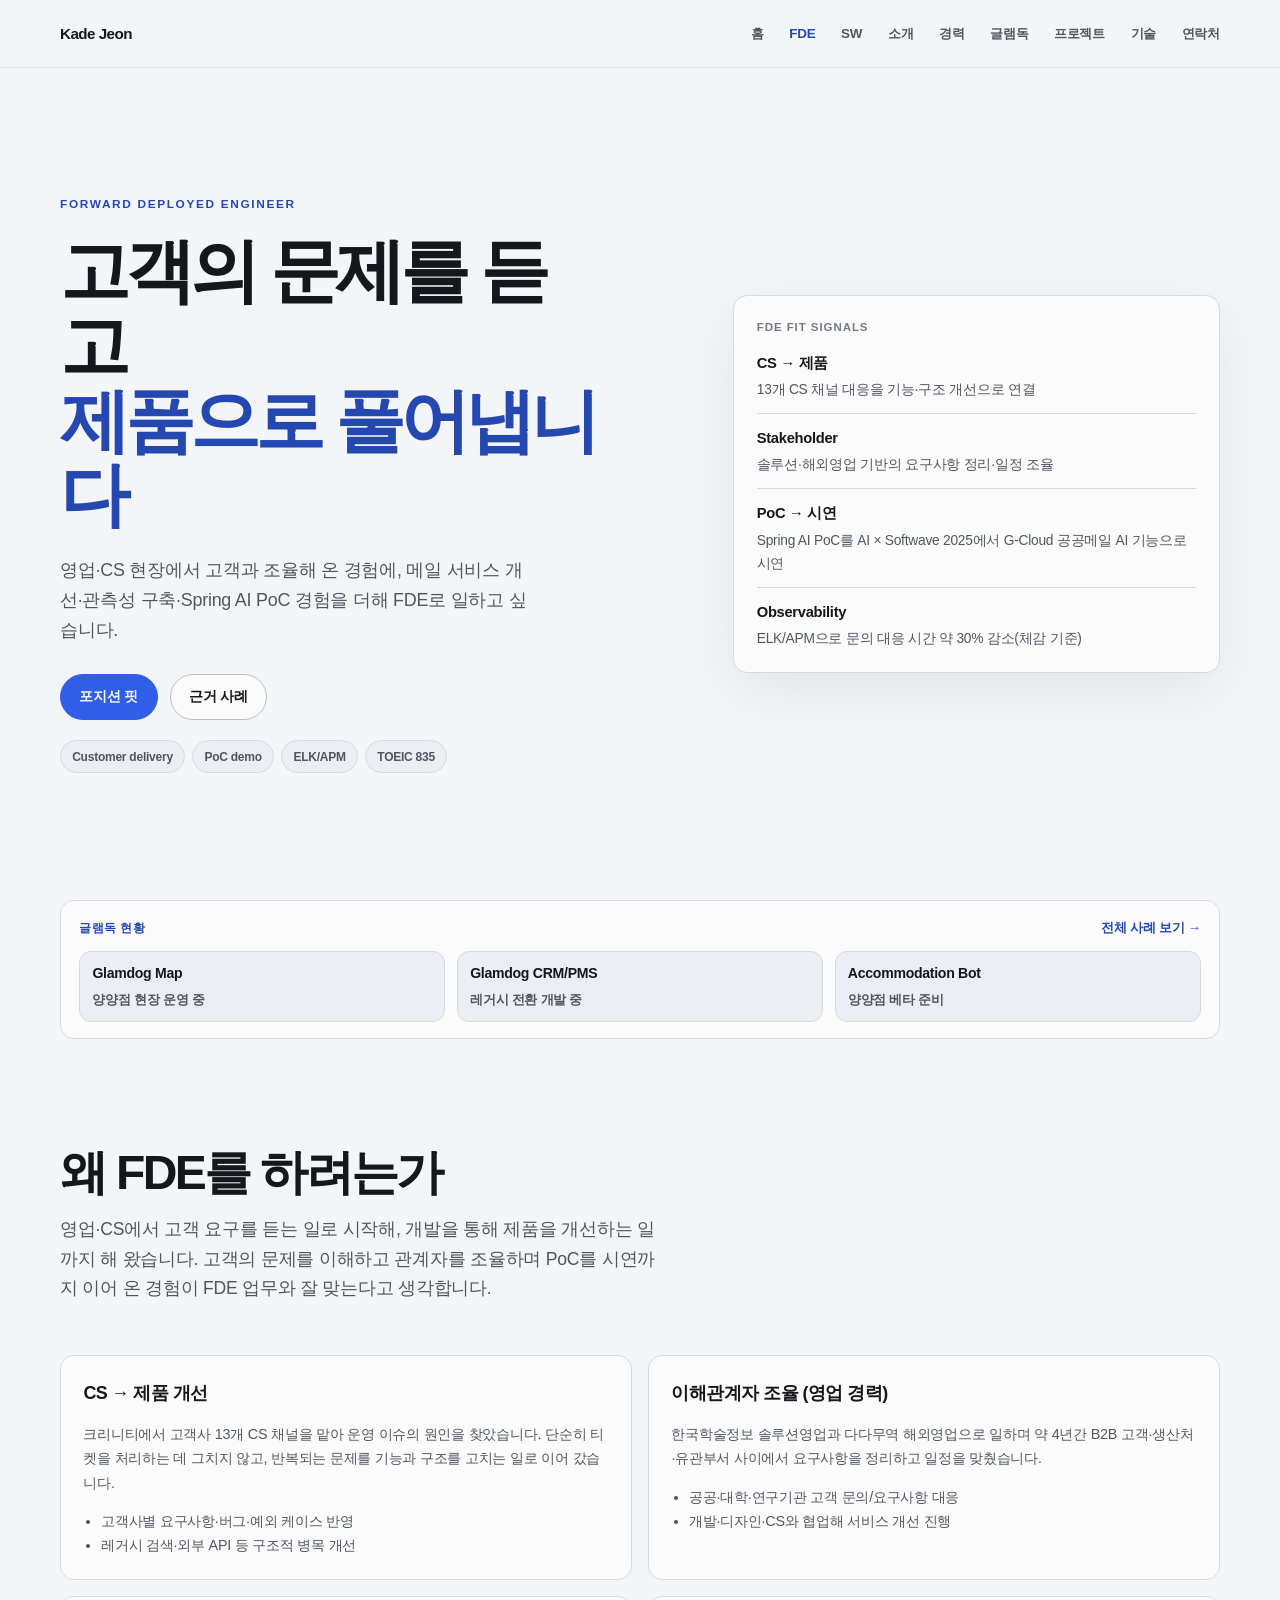
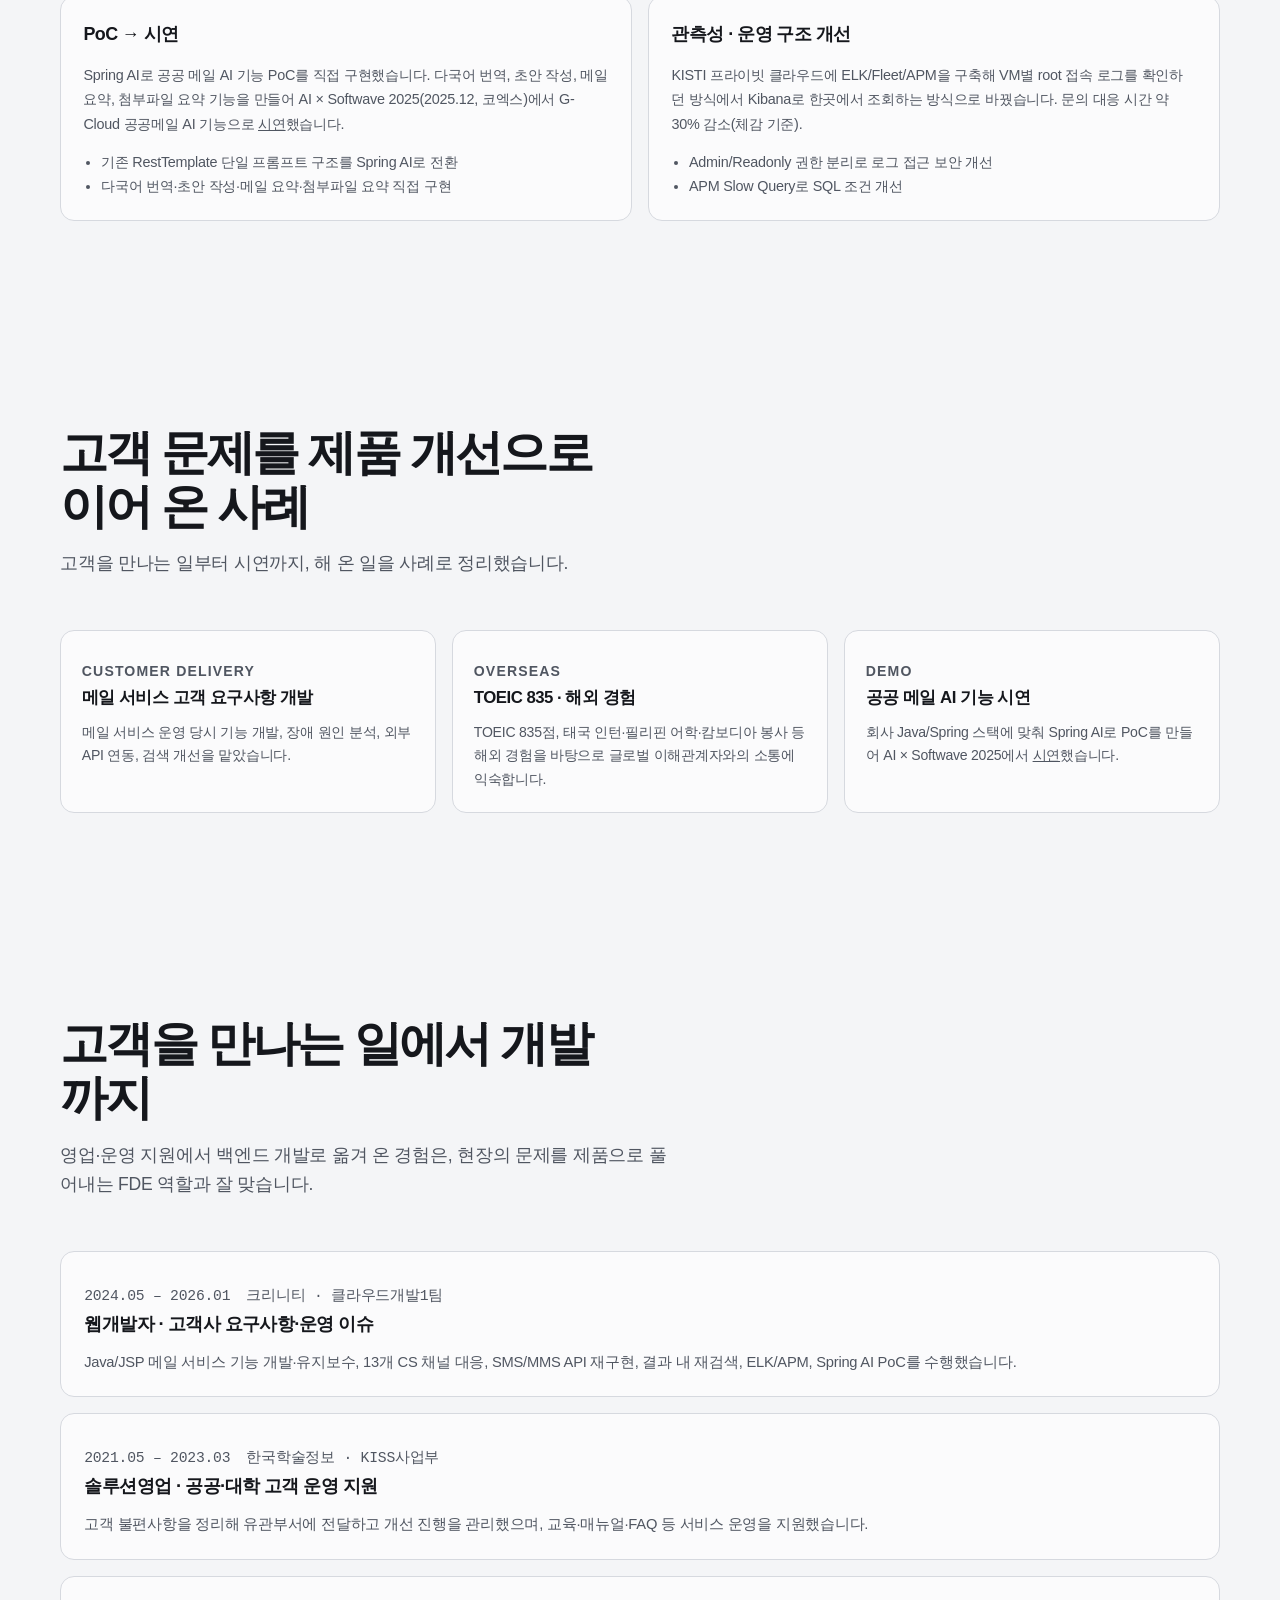
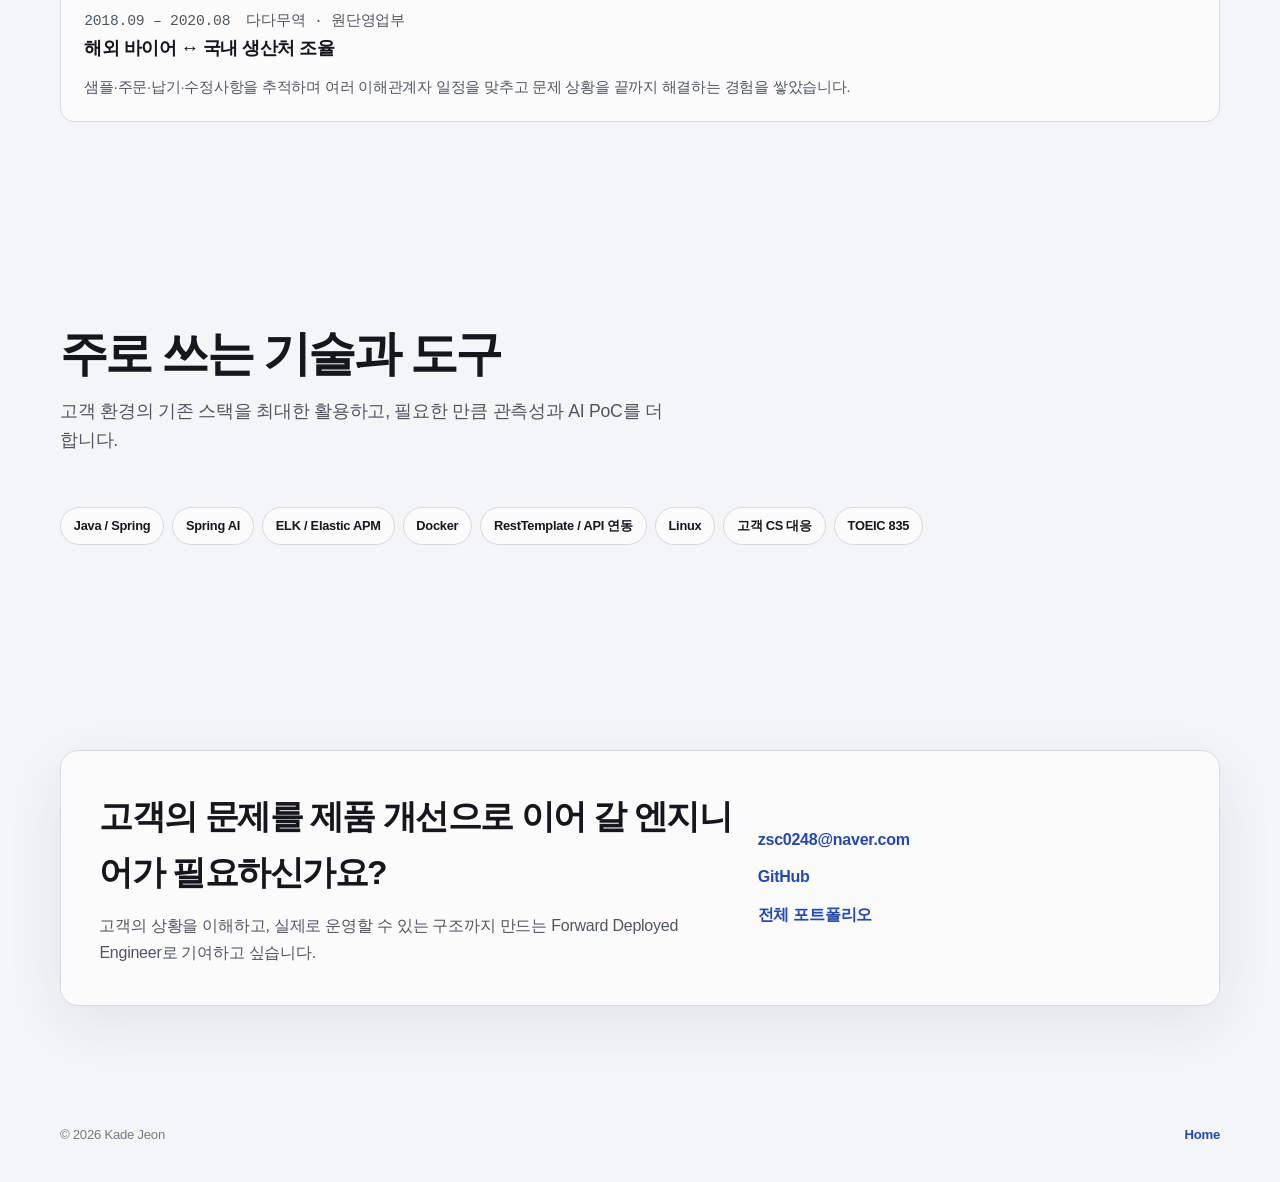
==== commit 08d69dc2: "FDE 페이지 사실 정렬: NIA 베타/G-Cloud 채택 제거, Spring AI PoC 시연 정보 수정, 30% 수준→감소(체감 기준) Co-authored-by: Chongm" ====
--- a/fde/index.html
+++ b/fde/index.html
@@ -3,7 +3,7 @@
   <head>
     <meta charset="UTF-8" />
     <meta name="viewport" content="width=device-width, initial-scale=1.0" />
-    <meta name="description" content="CS·고객 전달·이해관계자 조율과 PoC→NIA 도입 경험을 갖춘 Forward Deployed Engineer 포지션 포트폴리오 — 전총명(Kade Jeon)" />
+    <meta name="description" content="CS·고객 전달·이해관계자 조율과 Spring AI PoC 시연 경험을 갖춘 Forward Deployed Engineer 포지션 포트폴리오 — 전총명(Kade Jeon)" />
     <title>전총명 | Forward Deployed Engineer</title>
     <link rel="stylesheet" href="../position-pages.css" />
   </head>
@@ -33,14 +33,14 @@
             고객의 문제를 듣고<br />
             <strong>제품으로 풀어냅니다</strong>
           </h1>
-          <p class="hero__summary">영업·CS 현장에서 고객과 조율해 온 경험에, 메일 서비스 개선·관측성 구축·Spring AI PoC(NIA 도입) 경험을 더해 FDE로 일하고 싶습니다.</p>
+          <p class="hero__summary">영업·CS 현장에서 고객과 조율해 온 경험에, 메일 서비스 개선·관측성 구축·Spring AI PoC 경험을 더해 FDE로 일하고 싶습니다.</p>
           <div class="hero__actions">
             <a class="button button--primary" href="#fit">포지션 핏</a>
             <a class="button" href="#proof">근거 사례</a>
           </div>
           <div class="chip-row">
             <span class="chip">Customer delivery</span>
-            <span class="chip">PoC adoption</span>
+            <span class="chip">PoC demo</span>
             <span class="chip">ELK/APM</span>
             <span class="chip">TOEIC 835</span>
           </div>
@@ -50,8 +50,8 @@
           <ul>
               <li><strong>CS → 제품</strong><span>13개 CS 채널 대응을 기능·구조 개선으로 연결</span></li>
               <li><strong>Stakeholder</strong><span>솔루션·해외영업 기반의 요구사항 정리·일정 조율</span></li>
-              <li><strong>PoC → 도입</strong><span>Spring AI PoC가 G-Cloud 채택·NIA 베타 도입</span></li>
-              <li><strong>Observability</strong><span>ELK/APM으로 장애·CS 대응 시간 약 30% 수준으로 단축</span></li>
+              <li><strong>PoC → 시연</strong><span>Spring AI PoC를 AI × Softwave 2025에서 G-Cloud 공공메일 AI 기능으로 시연</span></li>
+              <li><strong>Observability</strong><span>ELK/APM으로 문의 대응 시간 약 30% 감소(체감 기준)</span></li>
           </ul>
         </aside>
       </header>
@@ -79,7 +79,7 @@
             <h2>왜 FDE를 하려는가</h2>
             <p>
               영업·CS에서 고객 요구를 듣는 일로 시작해, 개발을 통해 제품을 개선하는 일까지 해 왔습니다.
-              고객의 문제를 이해하고 관계자를 조율하며 PoC를 실제 도입까지 이어 온 경험이 FDE 업무와 잘 맞는다고 생각합니다.
+              고객의 문제를 이해하고 관계자를 조율하며 PoC를 시연까지 이어 온 경험이 FDE 업무와 잘 맞는다고 생각합니다.
             </p>
           </div>
           <div class="card-grid">
@@ -100,16 +100,16 @@
               </ul>
             </article>
             <article class="card">
-              <h3>PoC → NIA 도입</h3>
-              <p>Spring AI로 공공 메일 AI 기능 PoC를 직접 설계하고 구현했습니다. G-Cloud 공공 클라우드 메일 AI 기능 PoC로 채택된 뒤 한국지능정보사회진흥원(NIA) 베타 운영 환경에 도입됐습니다.</p>
-              <ul>
-                <li>RestTemplate 단일 프롬프트 한계를 ChatClient 구조로 전환</li>
-                <li>RAG·에이전트·Langfuse 확장 가능 구조 설계</li>
+              <h3>PoC → 시연</h3>
+              <p>Spring AI로 공공 메일 AI 기능 PoC를 직접 구현했습니다. 다국어 번역, 초안 작성, 메일 요약, 첨부파일 요약 기능을 만들어 AI × Softwave 2025(2025.12, 코엑스)에서 G-Cloud 공공메일 AI 기능으로 <a href="https://v.daum.net/v/Bn14HnMVOt?f=p" target="_blank" rel="noopener noreferrer">시연</a>했습니다.</p>
+              <ul>
+                <li>기존 RestTemplate 단일 프롬프트 구조를 Spring AI로 전환</li>
+                <li>다국어 번역·초안 작성·메일 요약·첨부파일 요약 직접 구현</li>
               </ul>
             </article>
             <article class="card">
               <h3>관측성 · 운영 구조 개선</h3>
-              <p>KISTI 프라이빗 클라우드에 ELK/Fleet/APM을 구축해 VM별 root 접속 로그를 확인하던 방식에서 Kibana로 한곳에서 조회하는 방식으로 바꿨습니다. 장애·CS 대응 시간도 기존의 약 30% 수준으로 줄였습니다.</p>
+              <p>KISTI 프라이빗 클라우드에 ELK/Fleet/APM을 구축해 VM별 root 접속 로그를 확인하던 방식에서 Kibana로 한곳에서 조회하는 방식으로 바꿨습니다. 문의 대응 시간 약 30% 감소(체감 기준).</p>
               <ul>
                 <li>Admin/Readonly 권한 분리로 로그 접근 보안 개선</li>
                 <li>APM Slow Query로 SQL 조건 개선</li>
@@ -123,7 +123,7 @@
         <div class="shell">
           <div class="section-head">
             <h2>고객 문제를 제품 개선으로 이어 온 사례</h2>
-            <p>고객을 만나는 일부터 실제 도입까지, 해 온 일을 사례로 정리했습니다.</p>
+            <p>고객을 만나는 일부터 시연까지, 해 온 일을 사례로 정리했습니다.</p>
           </div>
           <div class="proof-grid">
             <article class="proof">
@@ -137,9 +137,9 @@
               <p>TOEIC 835점, 태국 인턴·필리핀 어학·캄보디아 봉사 등 해외 경험을 바탕으로 글로벌 이해관계자와의 소통에 익숙합니다.</p>
             </article>
             <article class="proof">
-              <p class="proof__label">Adoption</p>
-              <h3>공공 환경 PoC 채택</h3>
-              <p>회사 Java/Spring 스택에 맞춰 Spring AI로 PoC를 만들었고, NIA 베타 환경까지 도입됐습니다.</p>
+              <p class="proof__label">Demo</p>
+              <h3>공공 메일 AI 기능 시연</h3>
+              <p>회사 Java/Spring 스택에 맞춰 Spring AI로 PoC를 만들어 AI × Softwave 2025에서 <a href="https://v.daum.net/v/Bn14HnMVOt?f=p" target="_blank" rel="noopener noreferrer">시연</a>했습니다.</p>
             </article>
           </div>
         </div>
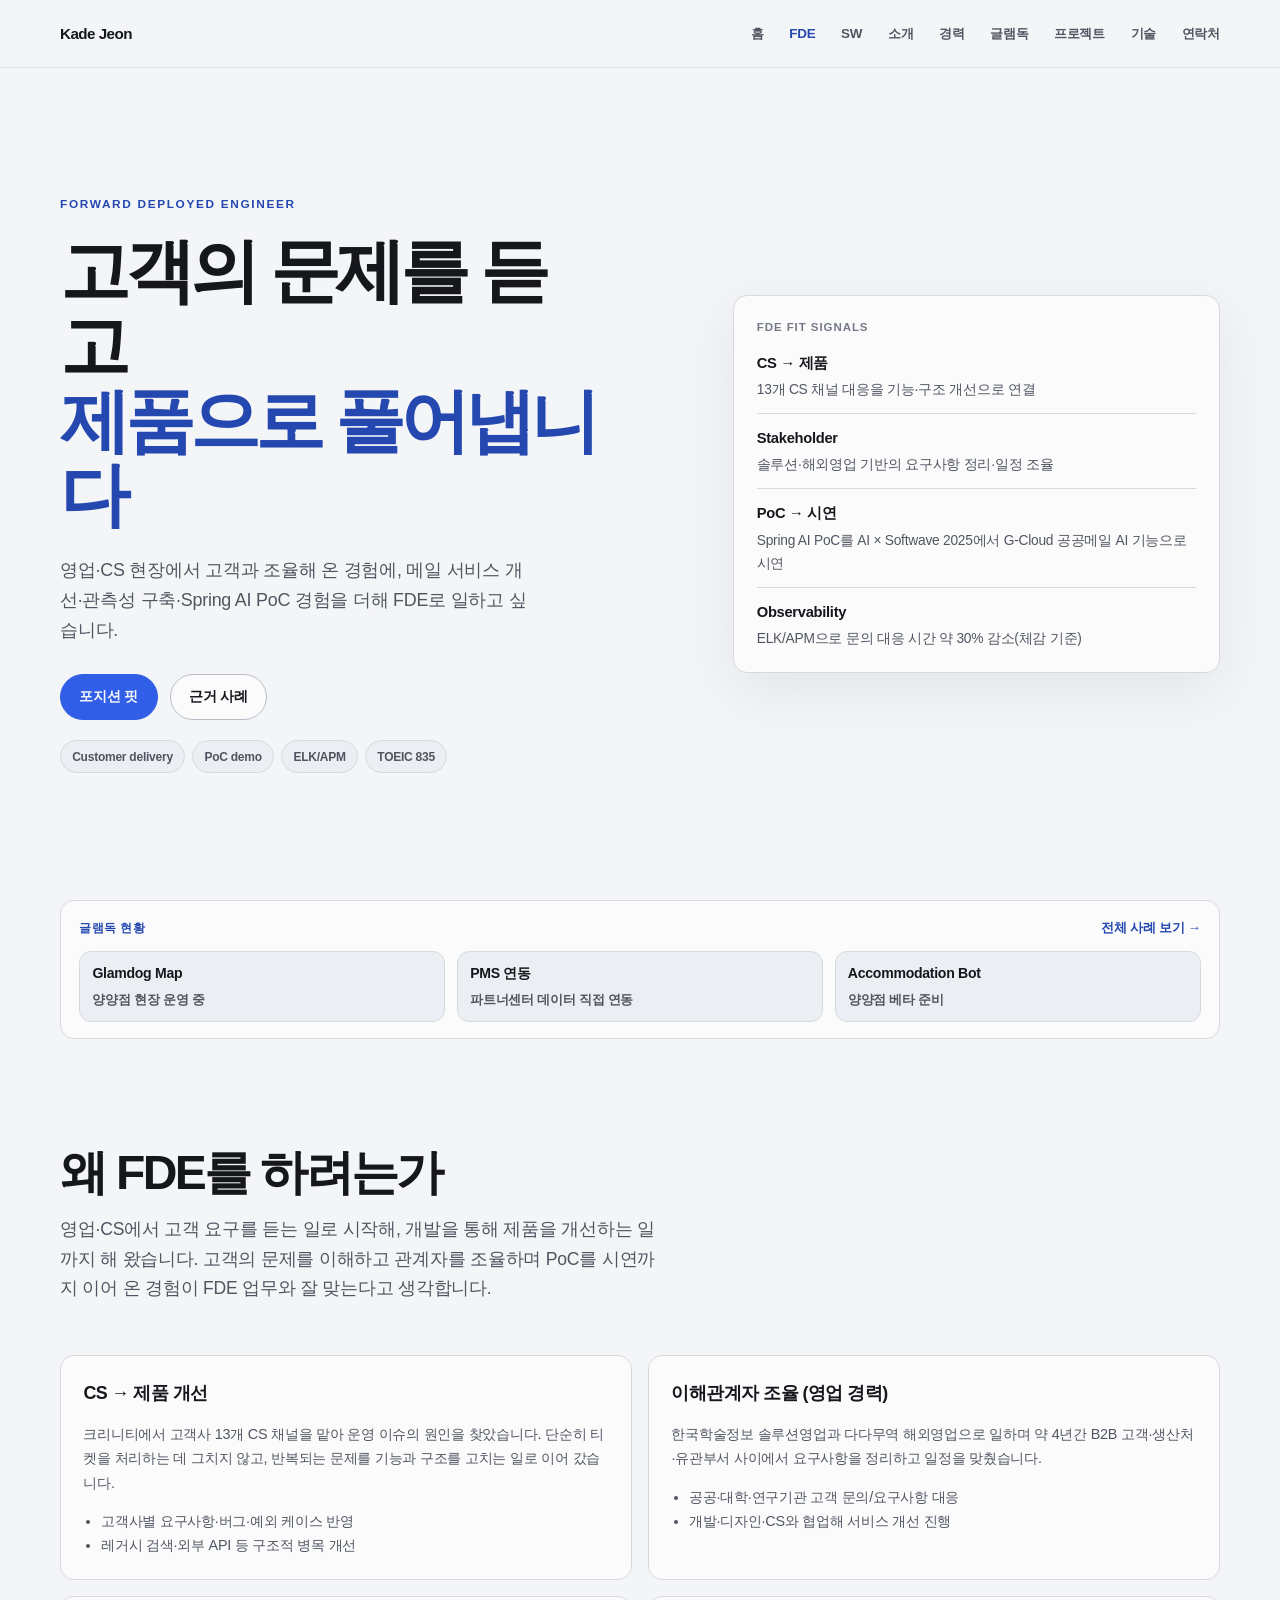
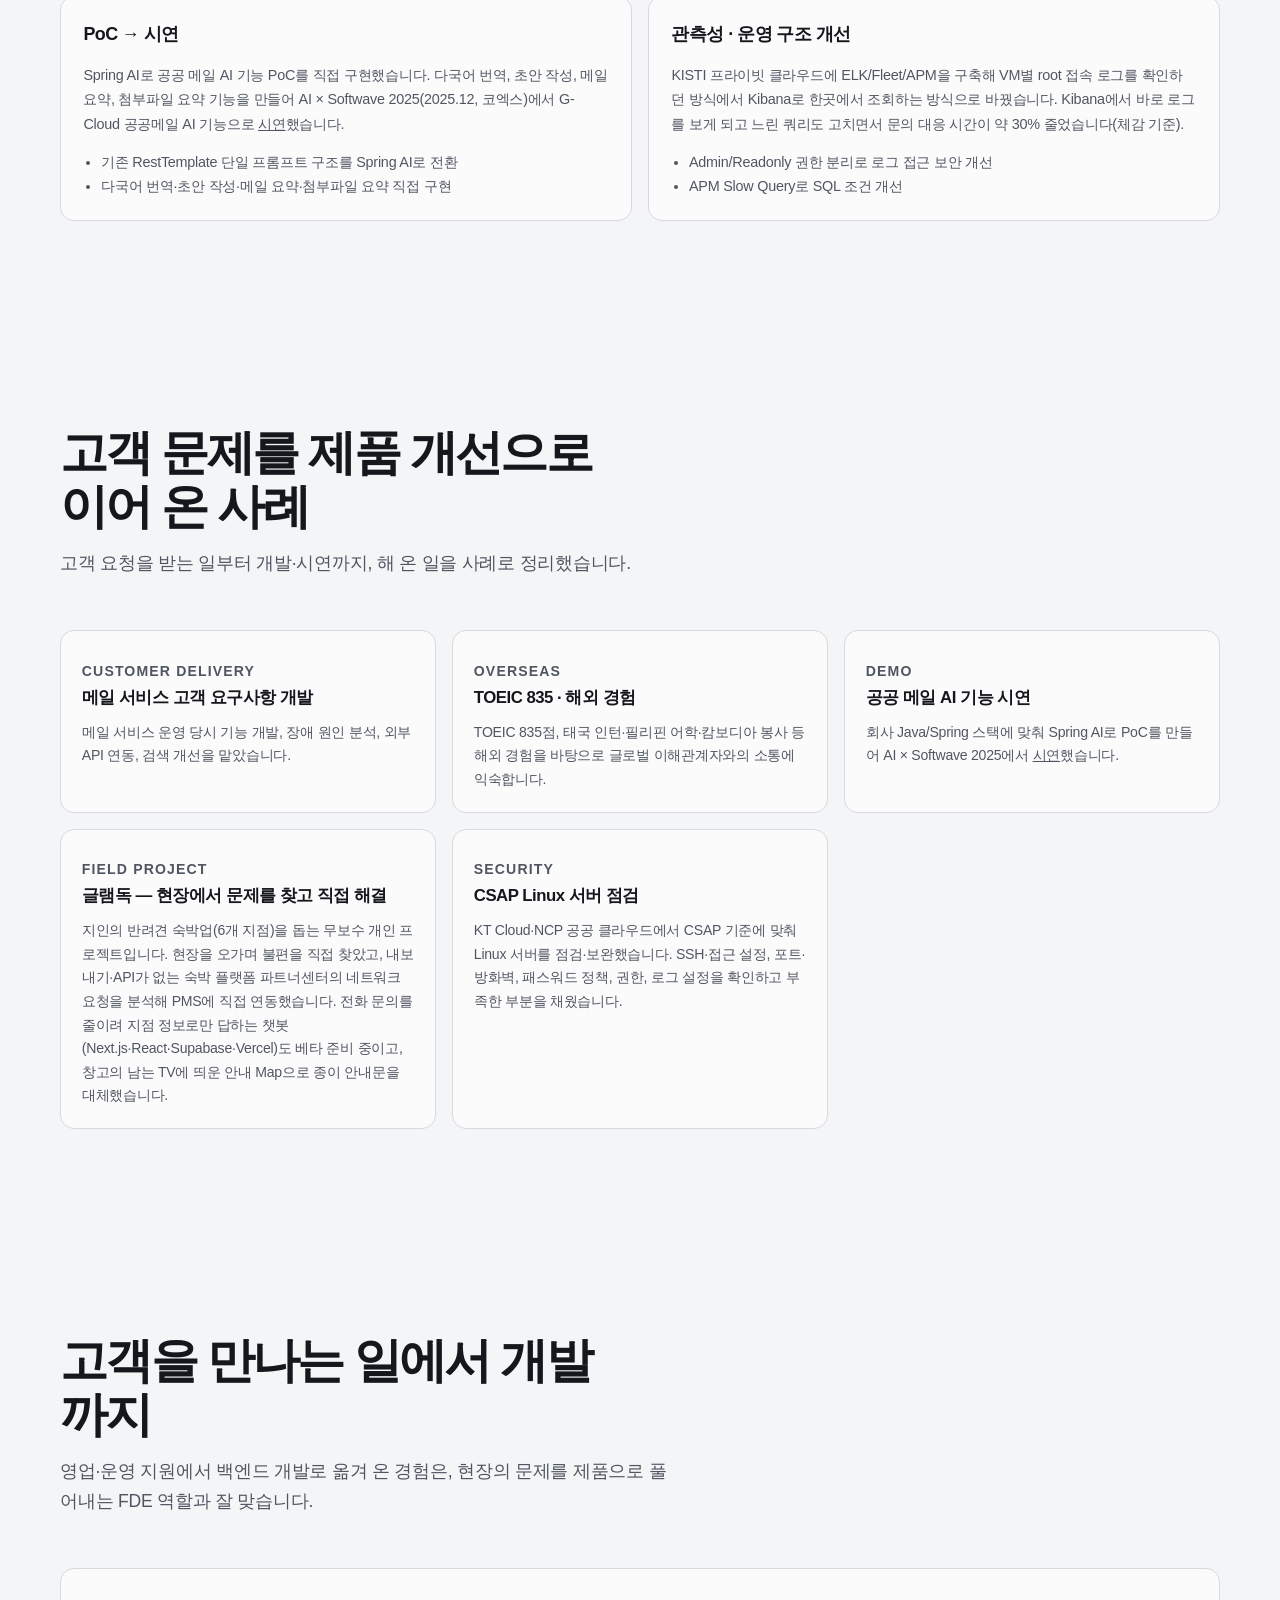
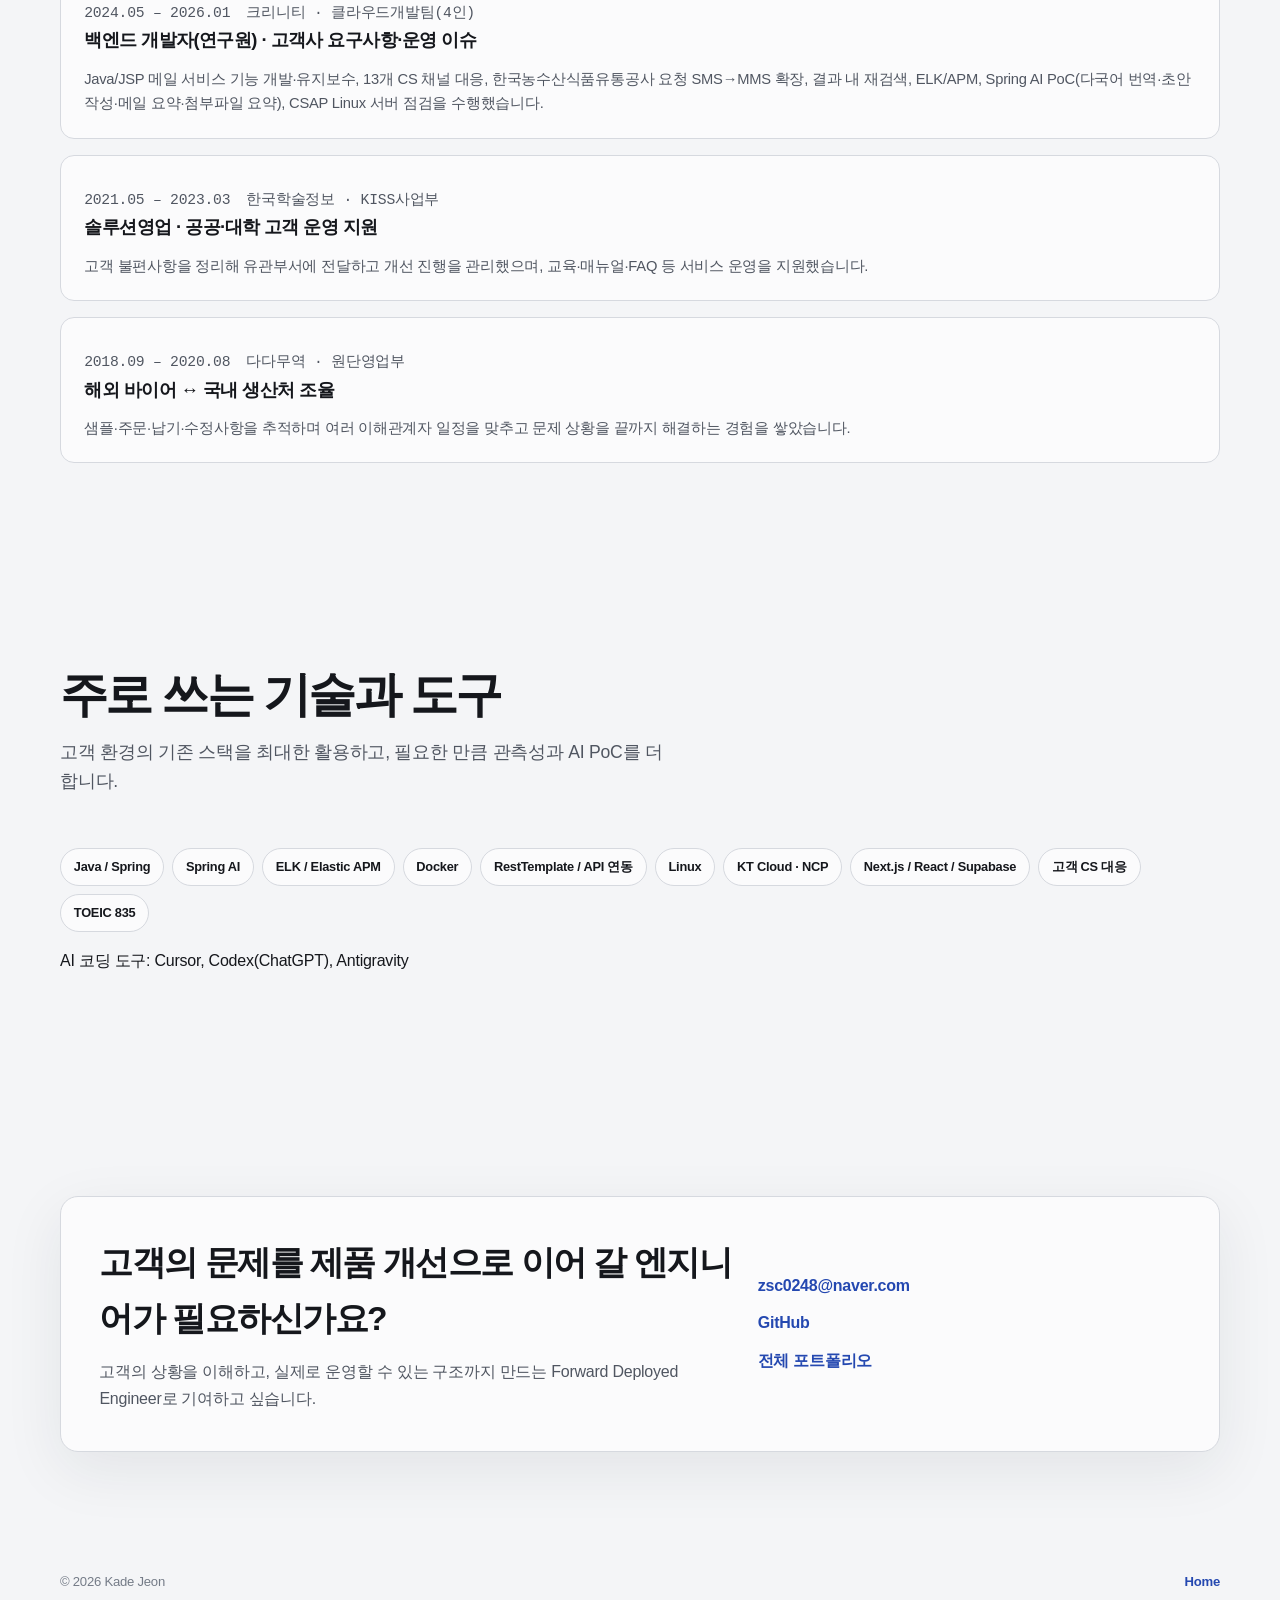
==== commit 7e952d74: "FDE 페이지 QA 피드백 반영: 글램독 proof 카드 추가, CSAP 카드 추가, 관측성 문장 자연스럽게, 크리니티 정보 수정, 스택 목록 확장 Co-authored-by: C" ====
--- a/fde/index.html
+++ b/fde/index.html
@@ -66,7 +66,7 @@
             </div>
             <ul class="glamdog-strip__statuses">
               <li><strong>Glamdog Map</strong><span>양양점 현장 운영 중</span></li>
-              <li><strong>Glamdog CRM/PMS</strong><span>레거시 전환 개발 중</span></li>
+              <li><strong>PMS 연동</strong><span>파트너센터 데이터 직접 연동</span></li>
               <li><strong>Accommodation Bot</strong><span>양양점 베타 준비</span></li>
             </ul>
           </div>
@@ -109,7 +109,7 @@
             </article>
             <article class="card">
               <h3>관측성 · 운영 구조 개선</h3>
-              <p>KISTI 프라이빗 클라우드에 ELK/Fleet/APM을 구축해 VM별 root 접속 로그를 확인하던 방식에서 Kibana로 한곳에서 조회하는 방식으로 바꿨습니다. 문의 대응 시간 약 30% 감소(체감 기준).</p>
+              <p>KISTI 프라이빗 클라우드에 ELK/Fleet/APM을 구축해 VM별 root 접속 로그를 확인하던 방식에서 Kibana로 한곳에서 조회하는 방식으로 바꿨습니다. Kibana에서 바로 로그를 보게 되고 느린 쿼리도 고치면서 문의 대응 시간이 약 30% 줄었습니다(체감 기준).</p>
               <ul>
                 <li>Admin/Readonly 권한 분리로 로그 접근 보안 개선</li>
                 <li>APM Slow Query로 SQL 조건 개선</li>
@@ -123,7 +123,7 @@
         <div class="shell">
           <div class="section-head">
             <h2>고객 문제를 제품 개선으로 이어 온 사례</h2>
-            <p>고객을 만나는 일부터 시연까지, 해 온 일을 사례로 정리했습니다.</p>
+            <p>고객 요청을 받는 일부터 개발·시연까지, 해 온 일을 사례로 정리했습니다.</p>
           </div>
           <div class="proof-grid">
             <article class="proof">
@@ -141,6 +141,16 @@
               <h3>공공 메일 AI 기능 시연</h3>
               <p>회사 Java/Spring 스택에 맞춰 Spring AI로 PoC를 만들어 AI × Softwave 2025에서 <a href="https://v.daum.net/v/Bn14HnMVOt?f=p" target="_blank" rel="noopener noreferrer">시연</a>했습니다.</p>
             </article>
+            <article class="proof">
+              <p class="proof__label">Field project</p>
+              <h3>글램독 — 현장에서 문제를 찾고 직접 해결</h3>
+              <p>지인의 반려견 숙박업(6개 지점)을 돕는 무보수 개인 프로젝트입니다. 현장을 오가며 불편을 직접 찾았고, 내보내기·API가 없는 숙박 플랫폼 파트너센터의 네트워크 요청을 분석해 PMS에 직접 연동했습니다. 전화 문의를 줄이려 지점 정보로만 답하는 챗봇(Next.js·React·Supabase·Vercel)도 베타 준비 중이고, 창고의 남는 TV에 띄운 안내 Map으로 종이 안내문을 대체했습니다.</p>
+            </article>
+            <article class="proof">
+              <p class="proof__label">Security</p>
+              <h3>CSAP Linux 서버 점검</h3>
+              <p>KT Cloud·NCP 공공 클라우드에서 CSAP 기준에 맞춰 Linux 서버를 점검·보완했습니다. SSH·접근 설정, 포트·방화벽, 패스워드 정책, 권한, 로그 설정을 확인하고 부족한 부분을 채웠습니다.</p>
+            </article>
           </div>
         </div>
       </section>
@@ -153,9 +163,9 @@
           </div>
           <div class="timeline">
             <article>
-              <p class="timeline__meta"><span>2024.05 – 2026.01</span><span>크리니티 · 클라우드개발1팀</span></p>
-              <h3>웹개발자 · 고객사 요구사항·운영 이슈</h3>
-              <p>Java/JSP 메일 서비스 기능 개발·유지보수, 13개 CS 채널 대응, SMS/MMS API 재구현, 결과 내 재검색, ELK/APM, Spring AI PoC를 수행했습니다.</p>
+              <p class="timeline__meta"><span>2024.05 – 2026.01</span><span>크리니티 · 클라우드개발팀(4인)</span></p>
+              <h3>백엔드 개발자(연구원) · 고객사 요구사항·운영 이슈</h3>
+              <p>Java/JSP 메일 서비스 기능 개발·유지보수, 13개 CS 채널 대응, 한국농수산식품유통공사 요청 SMS→MMS 확장, 결과 내 재검색, ELK/APM, Spring AI PoC(다국어 번역·초안 작성·메일 요약·첨부파일 요약), CSAP Linux 서버 점검을 수행했습니다.</p>
             </article>
             <article>
               <p class="timeline__meta"><span>2021.05 – 2023.03</span><span>한국학술정보 · KISS사업부</span></p>
@@ -184,9 +194,12 @@
             <span>Docker</span>
             <span>RestTemplate / API 연동</span>
             <span>Linux</span>
+            <span>KT Cloud · NCP</span>
+            <span>Next.js / React / Supabase</span>
             <span>고객 CS 대응</span>
             <span>TOEIC 835</span>
           </div>
+          <p class="stack-note">AI 코딩 도구: Cursor, Codex(ChatGPT), Antigravity</p>
         </div>
       </section>
 
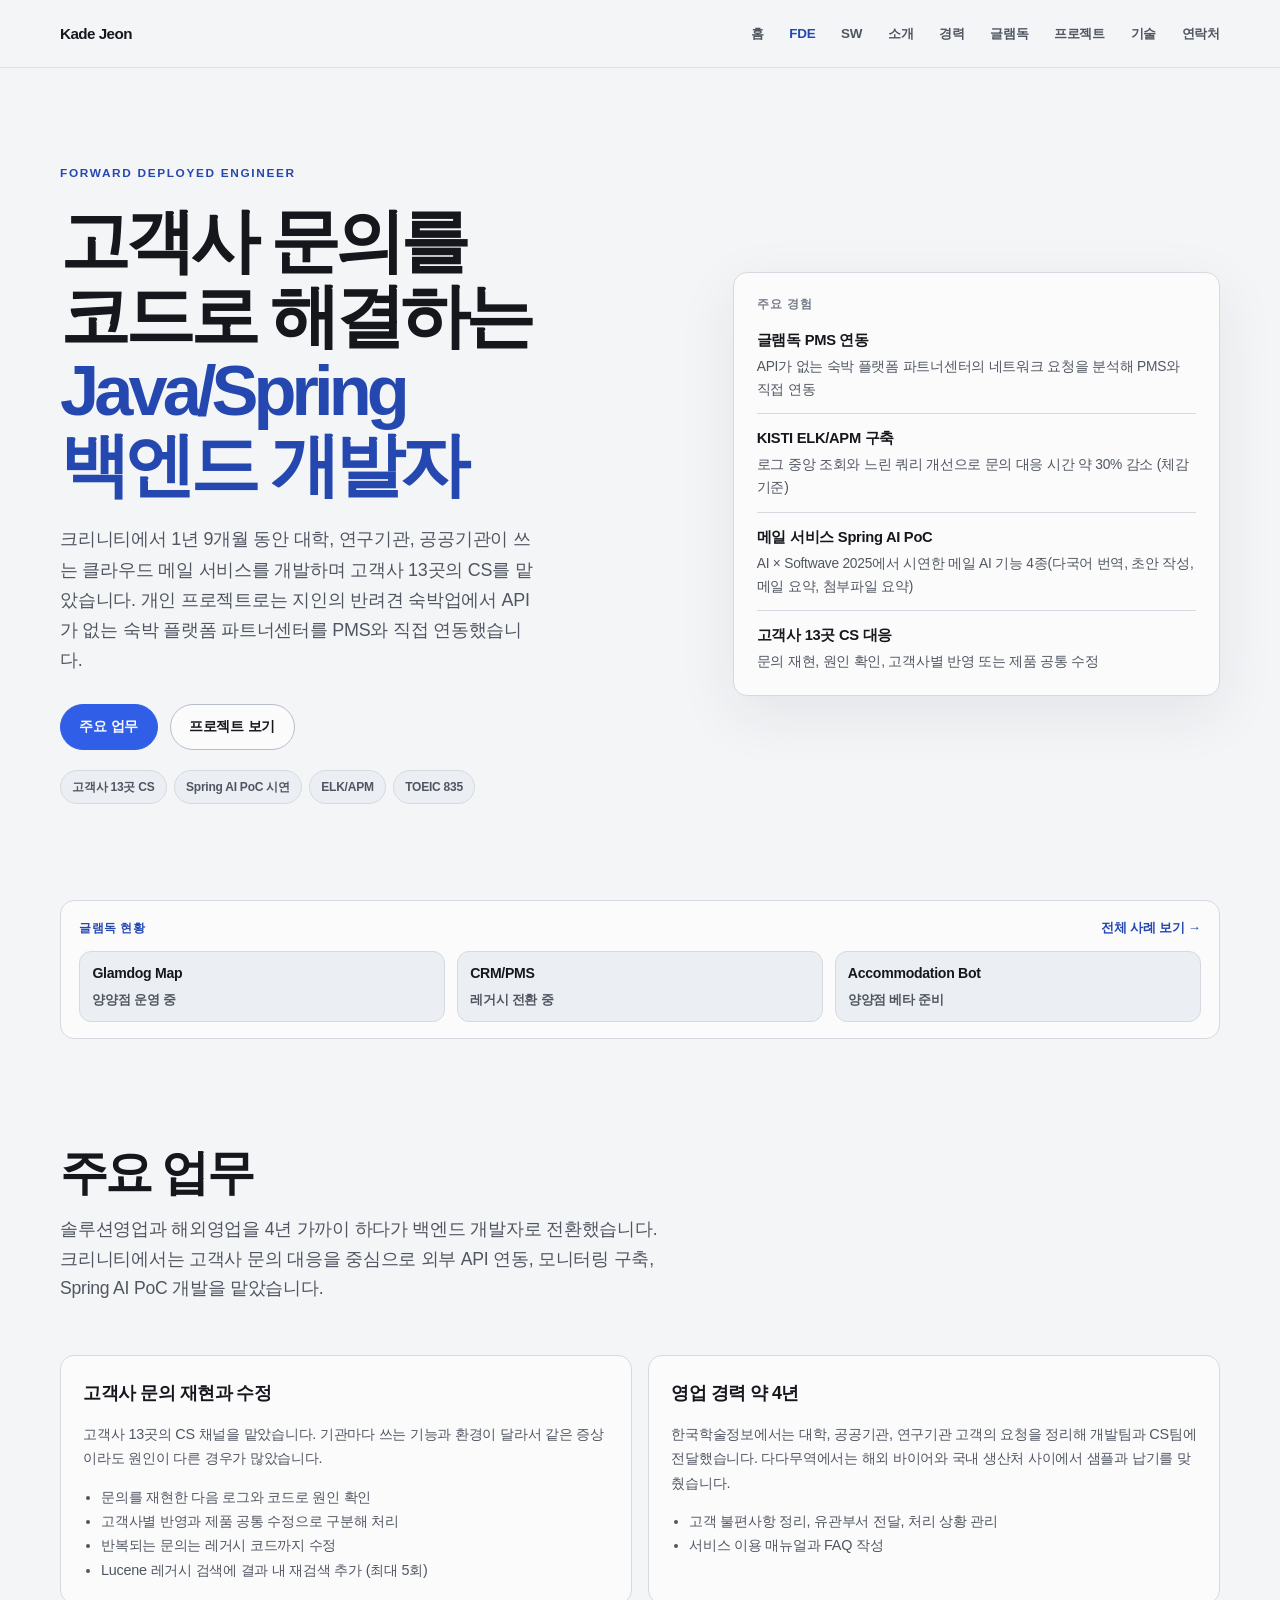
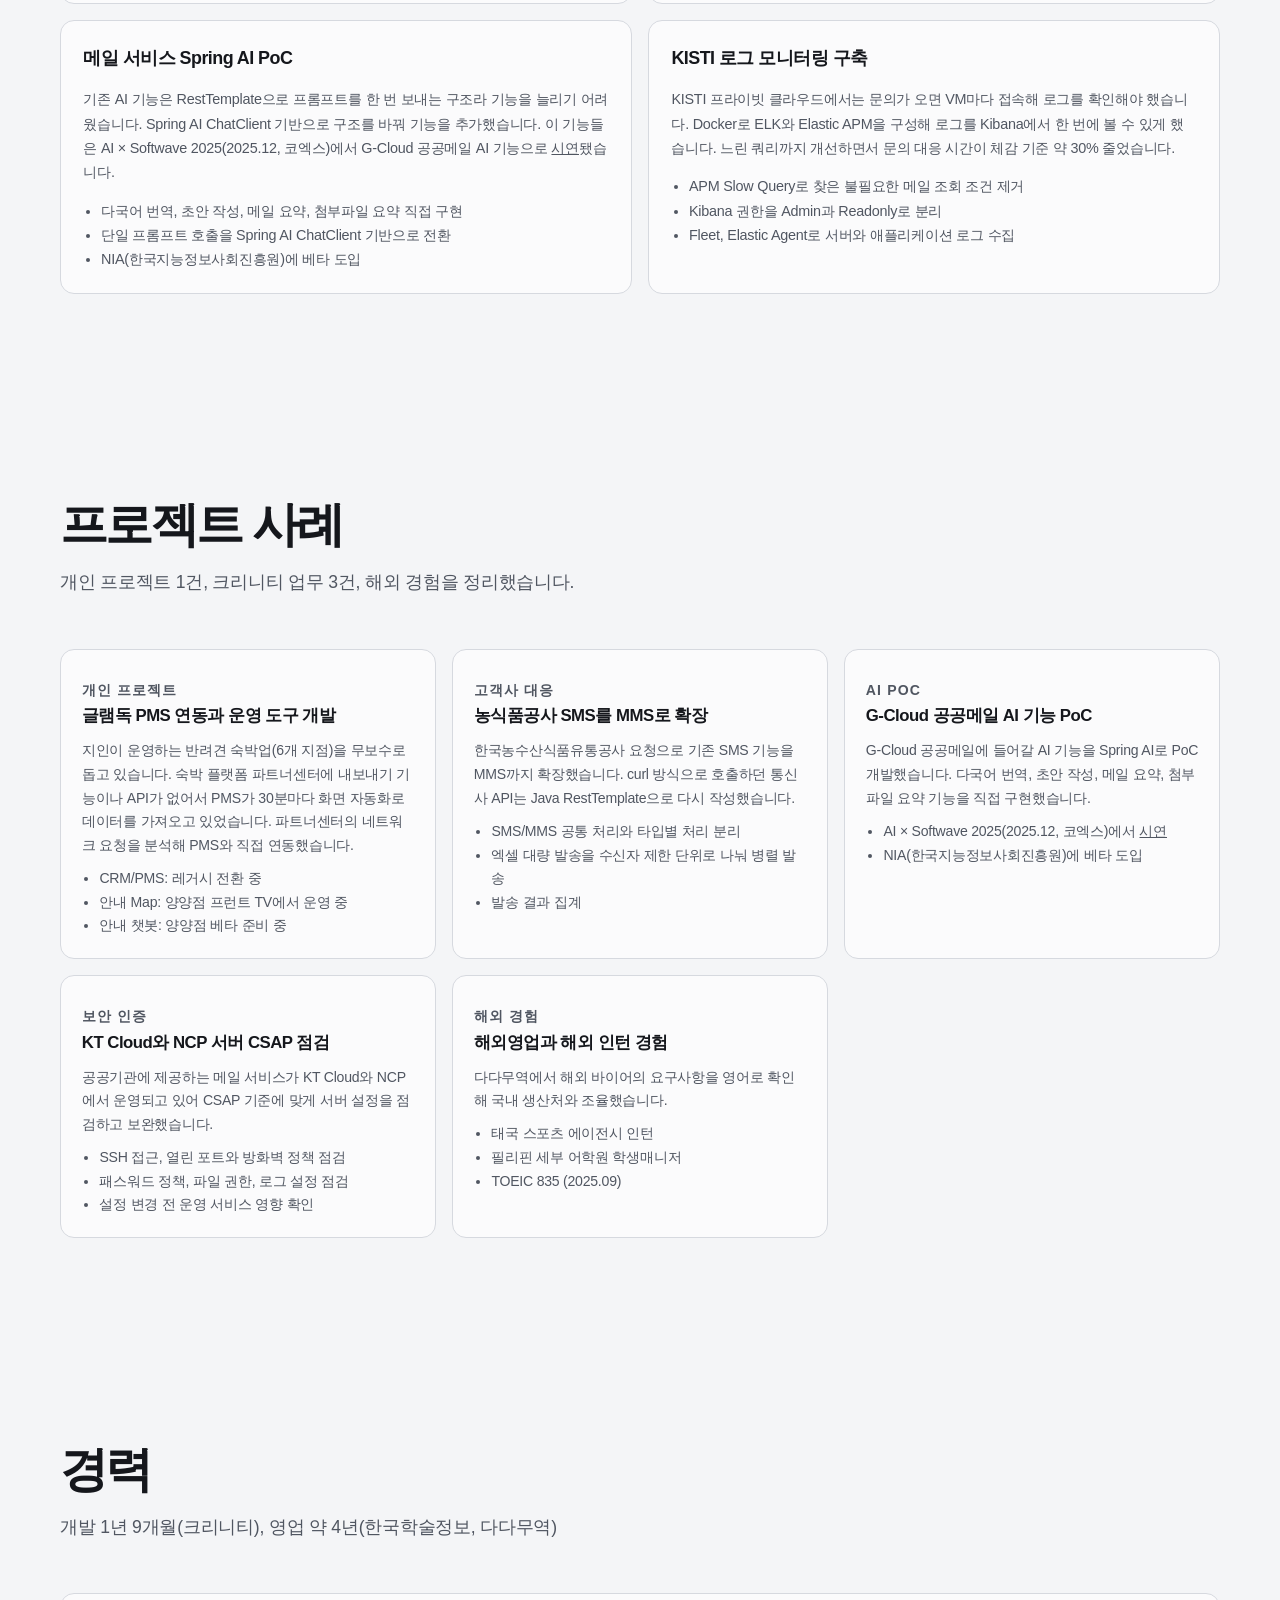
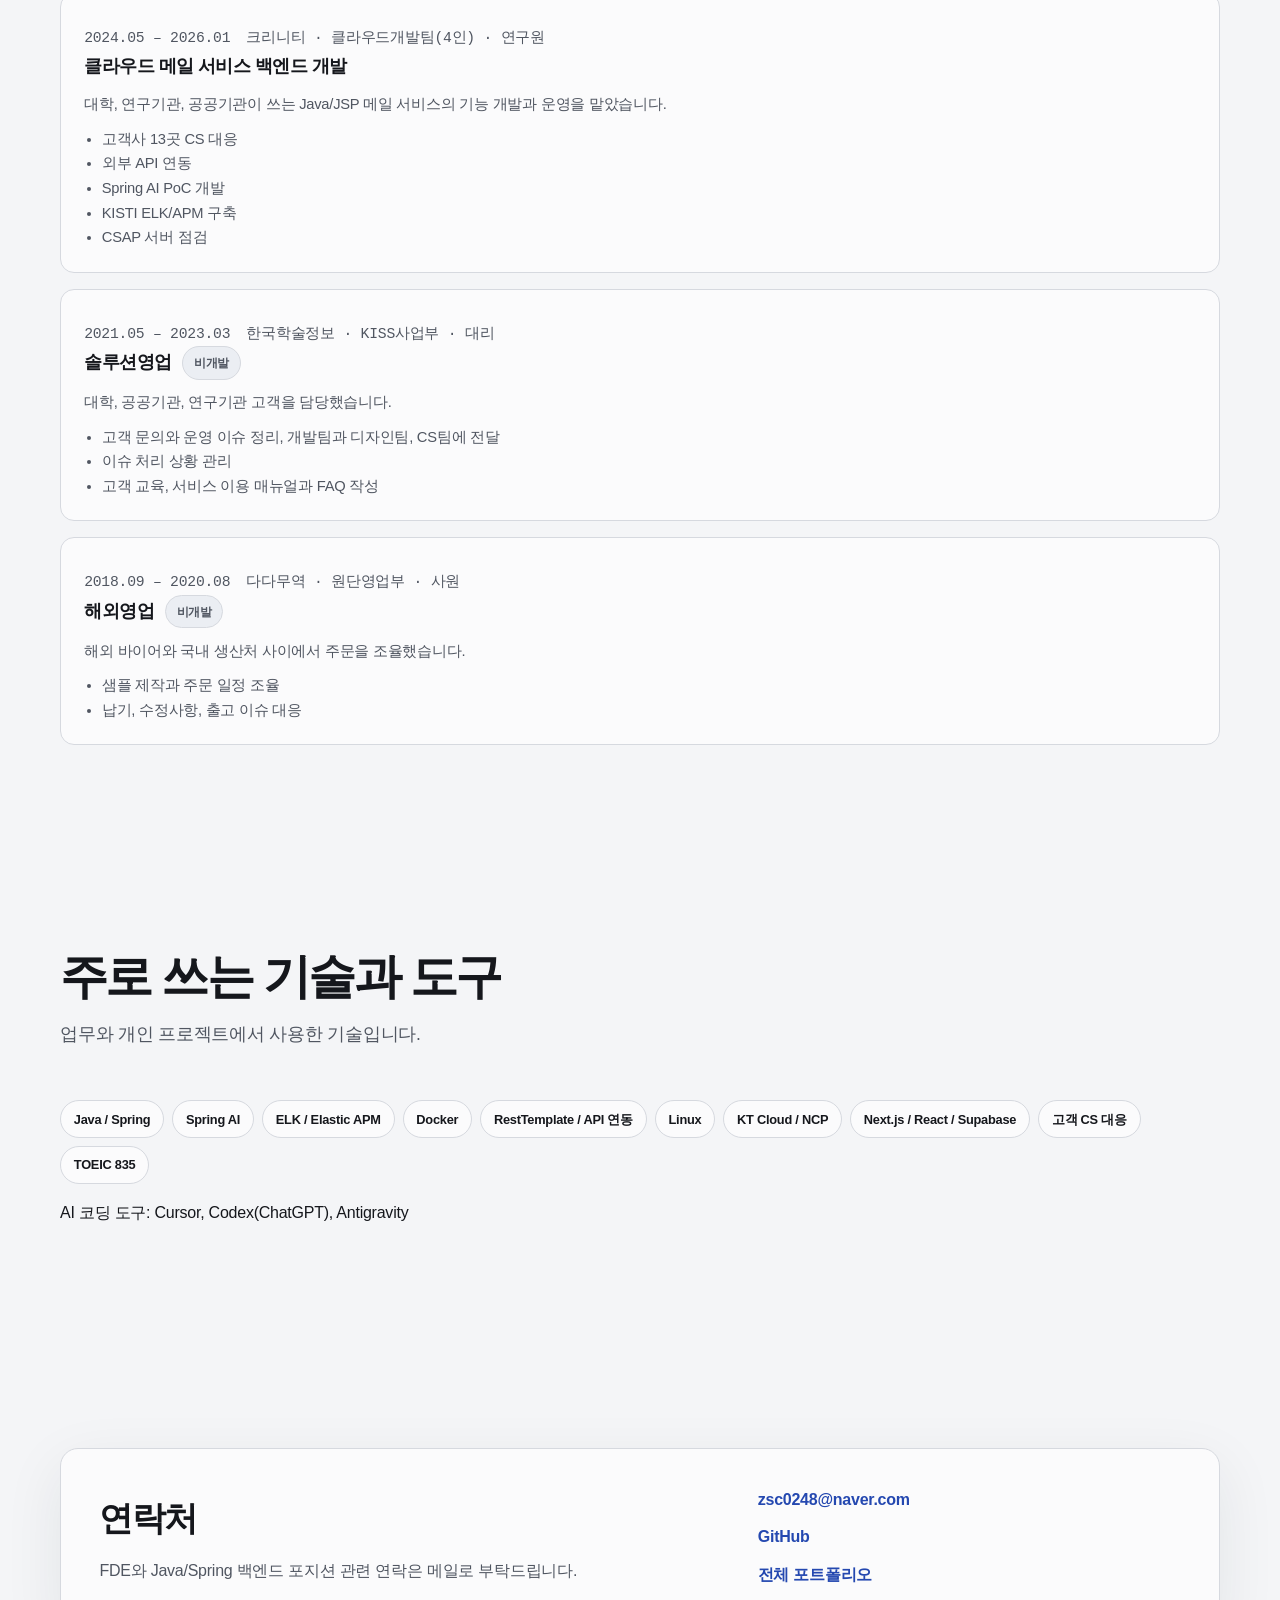
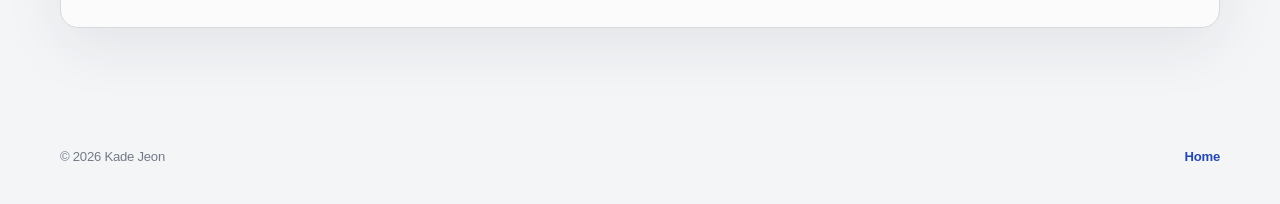
==== commit 9322bb0f: "FDE 페이지 v4 최종본 적용: 사용자 승인 카피, proof/timeline 목록 스타일 추가 Co-authored-by: Chongmyung Jeon <Kade-Jeon@us" ====
--- a/fde/index.html
+++ b/fde/index.html
@@ -3,7 +3,7 @@
   <head>
     <meta charset="UTF-8" />
     <meta name="viewport" content="width=device-width, initial-scale=1.0" />
-    <meta name="description" content="CS·고객 전달·이해관계자 조율과 Spring AI PoC 시연 경험을 갖춘 Forward Deployed Engineer 포지션 포트폴리오 — 전총명(Kade Jeon)" />
+    <meta name="description" content="Java/Spring 백엔드 개발자 전총명(Kade Jeon)의 Forward Deployed Engineer 포트폴리오" />
     <title>전총명 | Forward Deployed Engineer</title>
     <link rel="stylesheet" href="../position-pages.css" />
   </head>
@@ -30,28 +30,28 @@
         <div>
           <p class="hero__kicker">Forward Deployed Engineer</p>
           <h1>
-            고객의 문제를 듣고<br />
-            <strong>제품으로 풀어냅니다</strong>
+            고객사 문의를 코드로 해결하는<br />
+            <strong>Java/Spring 백엔드 개발자</strong>
           </h1>
-          <p class="hero__summary">영업·CS 현장에서 고객과 조율해 온 경험에, 메일 서비스 개선·관측성 구축·Spring AI PoC 경험을 더해 FDE로 일하고 싶습니다.</p>
+          <p class="hero__summary">크리니티에서 1년 9개월 동안 대학, 연구기관, 공공기관이 쓰는 클라우드 메일 서비스를 개발하며 고객사 13곳의 CS를 맡았습니다. 개인 프로젝트로는 지인의 반려견 숙박업에서 API가 없는 숙박 플랫폼 파트너센터를 PMS와 직접 연동했습니다.</p>
           <div class="hero__actions">
-            <a class="button button--primary" href="#fit">포지션 핏</a>
-            <a class="button" href="#proof">근거 사례</a>
+            <a class="button button--primary" href="#fit">주요 업무</a>
+            <a class="button" href="#proof">프로젝트 보기</a>
           </div>
           <div class="chip-row">
-            <span class="chip">Customer delivery</span>
-            <span class="chip">PoC demo</span>
+            <span class="chip">고객사 13곳 CS</span>
+            <span class="chip">Spring AI PoC 시연</span>
             <span class="chip">ELK/APM</span>
             <span class="chip">TOEIC 835</span>
           </div>
         </div>
-        <aside class="hero-panel" aria-label="FDE fit signals">
-          <p class="hero-panel__label">FDE fit signals</p>
+        <aside class="hero-panel" aria-label="주요 경험">
+          <p class="hero-panel__label">주요 경험</p>
           <ul>
-              <li><strong>CS → 제품</strong><span>13개 CS 채널 대응을 기능·구조 개선으로 연결</span></li>
-              <li><strong>Stakeholder</strong><span>솔루션·해외영업 기반의 요구사항 정리·일정 조율</span></li>
-              <li><strong>PoC → 시연</strong><span>Spring AI PoC를 AI × Softwave 2025에서 G-Cloud 공공메일 AI 기능으로 시연</span></li>
-              <li><strong>Observability</strong><span>ELK/APM으로 문의 대응 시간 약 30% 감소(체감 기준)</span></li>
+              <li><strong>글램독 PMS 연동</strong><span>API가 없는 숙박 플랫폼 파트너센터의 네트워크 요청을 분석해 PMS와 직접 연동</span></li>
+              <li><strong>KISTI ELK/APM 구축</strong><span>로그 중앙 조회와 느린 쿼리 개선으로 문의 대응 시간 약 30% 감소 (체감 기준)</span></li>
+              <li><strong>메일 서비스 Spring AI PoC</strong><span>AI × Softwave 2025에서 시연한 메일 AI 기능 4종(다국어 번역, 초안 작성, 메일 요약, 첨부파일 요약)</span></li>
+              <li><strong>고객사 13곳 CS 대응</strong><span>문의 재현, 원인 확인, 고객사별 반영 또는 제품 공통 수정</span></li>
           </ul>
         </aside>
       </header>
@@ -65,8 +65,8 @@
               <a class="glamdog-strip__link" href="../#glamdog">전체 사례 보기 →</a>
             </div>
             <ul class="glamdog-strip__statuses">
-              <li><strong>Glamdog Map</strong><span>양양점 현장 운영 중</span></li>
-              <li><strong>PMS 연동</strong><span>파트너센터 데이터 직접 연동</span></li>
+              <li><strong>Glamdog Map</strong><span>양양점 운영 중</span></li>
+              <li><strong>CRM/PMS</strong><span>레거시 전환 중</span></li>
               <li><strong>Accommodation Bot</strong><span>양양점 베타 준비</span></li>
             </ul>
           </div>
@@ -76,43 +76,47 @@
       <section id="fit">
         <div class="shell">
           <div class="section-head">
-            <h2>왜 FDE를 하려는가</h2>
+            <h2>주요 업무</h2>
             <p>
-              영업·CS에서 고객 요구를 듣는 일로 시작해, 개발을 통해 제품을 개선하는 일까지 해 왔습니다.
-              고객의 문제를 이해하고 관계자를 조율하며 PoC를 시연까지 이어 온 경험이 FDE 업무와 잘 맞는다고 생각합니다.
+              솔루션영업과 해외영업을 4년 가까이 하다가 백엔드 개발자로 전환했습니다.
+              크리니티에서는 고객사 문의 대응을 중심으로 외부 API 연동, 모니터링 구축, Spring AI PoC 개발을 맡았습니다.
             </p>
           </div>
           <div class="card-grid">
             <article class="card">
-              <h3>CS → 제품 개선</h3>
-              <p>크리니티에서 고객사 13개 CS 채널을 맡아 운영 이슈의 원인을 찾았습니다. 단순히 티켓을 처리하는 데 그치지 않고, 반복되는 문제를 기능과 구조를 고치는 일로 이어 갔습니다.</p>
-              <ul>
-                <li>고객사별 요구사항·버그·예외 케이스 반영</li>
-                <li>레거시 검색·외부 API 등 구조적 병목 개선</li>
-              </ul>
-            </article>
-            <article class="card">
-              <h3>이해관계자 조율 (영업 경력)</h3>
-              <p>한국학술정보 솔루션영업과 다다무역 해외영업으로 일하며 약 4년간 B2B 고객·생산처·유관부서 사이에서 요구사항을 정리하고 일정을 맞췄습니다.</p>
-              <ul>
-                <li>공공·대학·연구기관 고객 문의/요구사항 대응</li>
-                <li>개발·디자인·CS와 협업해 서비스 개선 진행</li>
-              </ul>
-            </article>
-            <article class="card">
-              <h3>PoC → 시연</h3>
-              <p>Spring AI로 공공 메일 AI 기능 PoC를 직접 구현했습니다. 다국어 번역, 초안 작성, 메일 요약, 첨부파일 요약 기능을 만들어 AI × Softwave 2025(2025.12, 코엑스)에서 G-Cloud 공공메일 AI 기능으로 <a href="https://v.daum.net/v/Bn14HnMVOt?f=p" target="_blank" rel="noopener noreferrer">시연</a>했습니다.</p>
-              <ul>
-                <li>기존 RestTemplate 단일 프롬프트 구조를 Spring AI로 전환</li>
-                <li>다국어 번역·초안 작성·메일 요약·첨부파일 요약 직접 구현</li>
-              </ul>
-            </article>
-            <article class="card">
-              <h3>관측성 · 운영 구조 개선</h3>
-              <p>KISTI 프라이빗 클라우드에 ELK/Fleet/APM을 구축해 VM별 root 접속 로그를 확인하던 방식에서 Kibana로 한곳에서 조회하는 방식으로 바꿨습니다. Kibana에서 바로 로그를 보게 되고 느린 쿼리도 고치면서 문의 대응 시간이 약 30% 줄었습니다(체감 기준).</p>
-              <ul>
-                <li>Admin/Readonly 권한 분리로 로그 접근 보안 개선</li>
-                <li>APM Slow Query로 SQL 조건 개선</li>
+              <h3>고객사 문의 재현과 수정</h3>
+              <p>고객사 13곳의 CS 채널을 맡았습니다. 기관마다 쓰는 기능과 환경이 달라서 같은 증상이라도 원인이 다른 경우가 많았습니다.</p>
+              <ul>
+                <li>문의를 재현한 다음 로그와 코드로 원인 확인</li>
+                <li>고객사별 반영과 제품 공통 수정으로 구분해 처리</li>
+                <li>반복되는 문의는 레거시 코드까지 수정</li>
+                <li>Lucene 레거시 검색에 결과 내 재검색 추가 (최대 5회)</li>
+              </ul>
+            </article>
+            <article class="card">
+              <h3>영업 경력 약 4년</h3>
+              <p>한국학술정보에서는 대학, 공공기관, 연구기관 고객의 요청을 정리해 개발팀과 CS팀에 전달했습니다. 다다무역에서는 해외 바이어와 국내 생산처 사이에서 샘플과 납기를 맞췄습니다.</p>
+              <ul>
+                <li>고객 불편사항 정리, 유관부서 전달, 처리 상황 관리</li>
+                <li>서비스 이용 매뉴얼과 FAQ 작성</li>
+              </ul>
+            </article>
+            <article class="card">
+              <h3>메일 서비스 Spring AI PoC</h3>
+              <p>기존 AI 기능은 RestTemplate으로 프롬프트를 한 번 보내는 구조라 기능을 늘리기 어려웠습니다. Spring AI ChatClient 기반으로 구조를 바꿔 기능을 추가했습니다. 이 기능들은 AI × Softwave 2025(2025.12, 코엑스)에서 G-Cloud 공공메일 AI 기능으로 <a href="https://v.daum.net/v/Bn14HnMVOt?f=p" target="_blank" rel="noopener noreferrer">시연</a>됐습니다.</p>
+              <ul>
+                <li>다국어 번역, 초안 작성, 메일 요약, 첨부파일 요약 직접 구현</li>
+                <li>단일 프롬프트 호출을 Spring AI ChatClient 기반으로 전환</li>
+                <li>NIA(한국지능정보사회진흥원)에 베타 도입</li>
+              </ul>
+            </article>
+            <article class="card">
+              <h3>KISTI 로그 모니터링 구축</h3>
+              <p>KISTI 프라이빗 클라우드에서는 문의가 오면 VM마다 접속해 로그를 확인해야 했습니다. Docker로 ELK와 Elastic APM을 구성해 로그를 Kibana에서 한 번에 볼 수 있게 했습니다. 느린 쿼리까지 개선하면서 문의 대응 시간이 체감 기준 약 30% 줄었습니다.</p>
+              <ul>
+                <li>APM Slow Query로 찾은 불필요한 메일 조회 조건 제거</li>
+                <li>Kibana 권한을 Admin과 Readonly로 분리</li>
+                <li>Fleet, Elastic Agent로 서버와 애플리케이션 로그 수집</li>
               </ul>
             </article>
           </div>
@@ -122,34 +126,34 @@
       <section id="proof">
         <div class="shell">
           <div class="section-head">
-            <h2>고객 문제를 제품 개선으로 이어 온 사례</h2>
-            <p>고객 요청을 받는 일부터 개발·시연까지, 해 온 일을 사례로 정리했습니다.</p>
+            <h2>프로젝트 사례</h2>
+            <p>개인 프로젝트 1건, 크리니티 업무 3건, 해외 경험을 정리했습니다.</p>
           </div>
           <div class="proof-grid">
             <article class="proof">
-              <p class="proof__label">Customer delivery</p>
-              <h3>메일 서비스 고객 요구사항 개발</h3>
-              <p>메일 서비스 운영 당시 기능 개발, 장애 원인 분석, 외부 API 연동, 검색 개선을 맡았습니다.</p>
-            </article>
-            <article class="proof">
-              <p class="proof__label">Overseas</p>
-              <h3>TOEIC 835 · 해외 경험</h3>
-              <p>TOEIC 835점, 태국 인턴·필리핀 어학·캄보디아 봉사 등 해외 경험을 바탕으로 글로벌 이해관계자와의 소통에 익숙합니다.</p>
-            </article>
-            <article class="proof">
-              <p class="proof__label">Demo</p>
-              <h3>공공 메일 AI 기능 시연</h3>
-              <p>회사 Java/Spring 스택에 맞춰 Spring AI로 PoC를 만들어 AI × Softwave 2025에서 <a href="https://v.daum.net/v/Bn14HnMVOt?f=p" target="_blank" rel="noopener noreferrer">시연</a>했습니다.</p>
-            </article>
-            <article class="proof">
-              <p class="proof__label">Field project</p>
-              <h3>글램독 — 현장에서 문제를 찾고 직접 해결</h3>
-              <p>지인의 반려견 숙박업(6개 지점)을 돕는 무보수 개인 프로젝트입니다. 현장을 오가며 불편을 직접 찾았고, 내보내기·API가 없는 숙박 플랫폼 파트너센터의 네트워크 요청을 분석해 PMS에 직접 연동했습니다. 전화 문의를 줄이려 지점 정보로만 답하는 챗봇(Next.js·React·Supabase·Vercel)도 베타 준비 중이고, 창고의 남는 TV에 띄운 안내 Map으로 종이 안내문을 대체했습니다.</p>
-            </article>
-            <article class="proof">
-              <p class="proof__label">Security</p>
-              <h3>CSAP Linux 서버 점검</h3>
-              <p>KT Cloud·NCP 공공 클라우드에서 CSAP 기준에 맞춰 Linux 서버를 점검·보완했습니다. SSH·접근 설정, 포트·방화벽, 패스워드 정책, 권한, 로그 설정을 확인하고 부족한 부분을 채웠습니다.</p>
+              <p class="proof__label">개인 프로젝트</p>
+              <h3>글램독 PMS 연동과 운영 도구 개발</h3>
+              <p>지인이 운영하는 반려견 숙박업(6개 지점)을 무보수로 돕고 있습니다. 숙박 플랫폼 파트너센터에 내보내기 기능이나 API가 없어서 PMS가 30분마다 화면 자동화로 데이터를 가져오고 있었습니다. 파트너센터의 네트워크 요청을 분석해 PMS와 직접 연동했습니다.</p><ul><li>CRM/PMS: 레거시 전환 중</li><li>안내 Map: 양양점 프런트 TV에서 운영 중</li><li>안내 챗봇: 양양점 베타 준비 중</li></ul>
+            </article>
+            <article class="proof">
+              <p class="proof__label">고객사 대응</p>
+              <h3>농식품공사 SMS를 MMS로 확장</h3>
+              <p>한국농수산식품유통공사 요청으로 기존 SMS 기능을 MMS까지 확장했습니다. curl 방식으로 호출하던 통신사 API는 Java RestTemplate으로 다시 작성했습니다.</p><ul><li>SMS/MMS 공통 처리와 타입별 처리 분리</li><li>엑셀 대량 발송을 수신자 제한 단위로 나눠 병렬 발송</li><li>발송 결과 집계</li></ul>
+            </article>
+            <article class="proof">
+              <p class="proof__label">AI PoC</p>
+              <h3>G-Cloud 공공메일 AI 기능 PoC</h3>
+              <p>G-Cloud 공공메일에 들어갈 AI 기능을 Spring AI로 PoC 개발했습니다. 다국어 번역, 초안 작성, 메일 요약, 첨부파일 요약 기능을 직접 구현했습니다.</p><ul><li>AI × Softwave 2025(2025.12, 코엑스)에서 <a href="https://v.daum.net/v/Bn14HnMVOt?f=p" target="_blank" rel="noopener noreferrer">시연</a></li><li>NIA(한국지능정보사회진흥원)에 베타 도입</li></ul>
+            </article>
+            <article class="proof">
+              <p class="proof__label">보안 인증</p>
+              <h3>KT Cloud와 NCP 서버 CSAP 점검</h3>
+              <p>공공기관에 제공하는 메일 서비스가 KT Cloud와 NCP에서 운영되고 있어 CSAP 기준에 맞게 서버 설정을 점검하고 보완했습니다.</p><ul><li>SSH 접근, 열린 포트와 방화벽 정책 점검</li><li>패스워드 정책, 파일 권한, 로그 설정 점검</li><li>설정 변경 전 운영 서비스 영향 확인</li></ul>
+            </article>
+            <article class="proof">
+              <p class="proof__label">해외 경험</p>
+              <h3>해외영업과 해외 인턴 경험</h3>
+              <p>다다무역에서 해외 바이어의 요구사항을 영어로 확인해 국내 생산처와 조율했습니다.</p><ul><li>태국 스포츠 에이전시 인턴</li><li>필리핀 세부 어학원 학생매니저</li><li>TOEIC 835 (2025.09)</li></ul>
             </article>
           </div>
         </div>
@@ -158,24 +162,24 @@
       <section id="path">
         <div class="shell">
           <div class="section-head">
-            <h2>고객을 만나는 일에서 개발까지</h2>
-            <p>영업·운영 지원에서 백엔드 개발로 옮겨 온 경험은, 현장의 문제를 제품으로 풀어내는 FDE 역할과 잘 맞습니다.</p>
+            <h2>경력</h2>
+            <p>개발 1년 9개월(크리니티), 영업 약 4년(한국학술정보, 다다무역)</p>
           </div>
           <div class="timeline">
             <article>
-              <p class="timeline__meta"><span>2024.05 – 2026.01</span><span>크리니티 · 클라우드개발팀(4인)</span></p>
-              <h3>백엔드 개발자(연구원) · 고객사 요구사항·운영 이슈</h3>
-              <p>Java/JSP 메일 서비스 기능 개발·유지보수, 13개 CS 채널 대응, 한국농수산식품유통공사 요청 SMS→MMS 확장, 결과 내 재검색, ELK/APM, Spring AI PoC(다국어 번역·초안 작성·메일 요약·첨부파일 요약), CSAP Linux 서버 점검을 수행했습니다.</p>
+              <p class="timeline__meta"><span>2024.05 – 2026.01</span><span>크리니티 · 클라우드개발팀(4인) · 연구원</span></p>
+              <h3>클라우드 메일 서비스 백엔드 개발</h3>
+              <p>대학, 연구기관, 공공기관이 쓰는 Java/JSP 메일 서비스의 기능 개발과 운영을 맡았습니다.</p><ul><li>고객사 13곳 CS 대응</li><li>외부 API 연동</li><li>Spring AI PoC 개발</li><li>KISTI ELK/APM 구축</li><li>CSAP 서버 점검</li></ul>
             </article>
             <article>
-              <p class="timeline__meta"><span>2021.05 – 2023.03</span><span>한국학술정보 · KISS사업부</span></p>
-              <h3>솔루션영업 · 공공·대학 고객 운영 지원</h3>
-              <p>고객 불편사항을 정리해 유관부서에 전달하고 개선 진행을 관리했으며, 교육·매뉴얼·FAQ 등 서비스 운영을 지원했습니다.</p>
+              <p class="timeline__meta"><span>2021.05 – 2023.03</span><span>한국학술정보 · KISS사업부 · 대리</span></p>
+              <h3>솔루션영업 <span class="chip" style="vertical-align:middle;margin-left:6px;font-size:12px">비개발</span></h3>
+              <p>대학, 공공기관, 연구기관 고객을 담당했습니다.</p><ul><li>고객 문의와 운영 이슈 정리, 개발팀과 디자인팀, CS팀에 전달</li><li>이슈 처리 상황 관리</li><li>고객 교육, 서비스 이용 매뉴얼과 FAQ 작성</li></ul>
             </article>
             <article>
-              <p class="timeline__meta"><span>2018.09 – 2020.08</span><span>다다무역 · 원단영업부</span></p>
-              <h3>해외 바이어 ↔ 국내 생산처 조율</h3>
-              <p>샘플·주문·납기·수정사항을 추적하며 여러 이해관계자 일정을 맞추고 문제 상황을 끝까지 해결하는 경험을 쌓았습니다.</p>
+              <p class="timeline__meta"><span>2018.09 – 2020.08</span><span>다다무역 · 원단영업부 · 사원</span></p>
+              <h3>해외영업 <span class="chip" style="vertical-align:middle;margin-left:6px;font-size:12px">비개발</span></h3>
+              <p>해외 바이어와 국내 생산처 사이에서 주문을 조율했습니다.</p><ul><li>샘플 제작과 주문 일정 조율</li><li>납기, 수정사항, 출고 이슈 대응</li></ul>
             </article>
           </div>
         </div>
@@ -185,7 +189,7 @@
         <div class="shell">
           <div class="section-head">
             <h2>주로 쓰는 기술과 도구</h2>
-            <p>고객 환경의 기존 스택을 최대한 활용하고, 필요한 만큼 관측성과 AI PoC를 더합니다.</p>
+            <p>업무와 개인 프로젝트에서 사용한 기술입니다.</p>
           </div>
           <div class="stack-list">
             <span>Java / Spring</span>
@@ -194,7 +198,7 @@
             <span>Docker</span>
             <span>RestTemplate / API 연동</span>
             <span>Linux</span>
-            <span>KT Cloud · NCP</span>
+            <span>KT Cloud / NCP</span>
             <span>Next.js / React / Supabase</span>
             <span>고객 CS 대응</span>
             <span>TOEIC 835</span>
@@ -207,8 +211,8 @@
       <section class="contact" id="contact">
         <div class="shell contact-panel">
           <div>
-            <h2>고객의 문제를 제품 개선으로 이어 갈 엔지니어가 필요하신가요?</h2>
-            <p>고객의 상황을 이해하고, 실제로 운영할 수 있는 구조까지 만드는 Forward Deployed Engineer로 기여하고 싶습니다.</p>
+            <h2>연락처</h2>
+            <p>FDE와 Java/Spring 백엔드 포지션 관련 연락은 메일로 부탁드립니다.</p>
           </div>
           <div class="contact-links">
             <a href="mailto:zsc0248@naver.com">zsc0248@naver.com</a>
--- a/position-pages.css
+++ b/position-pages.css
@@ -559,6 +559,11 @@
   }
 }
 
+.hero h1 { word-break: keep-all; }
+.proof ul, .timeline ul { margin: 0.6rem 0 0; padding-left: 1.1rem; }
+.proof li { color: var(--ink-soft); font-size: 0.88rem; }
+.timeline li { color: var(--ink-soft); font-size: 0.92rem; }
+
 @media (prefers-reduced-motion: reduce) {
   html {
     scroll-behavior: auto;
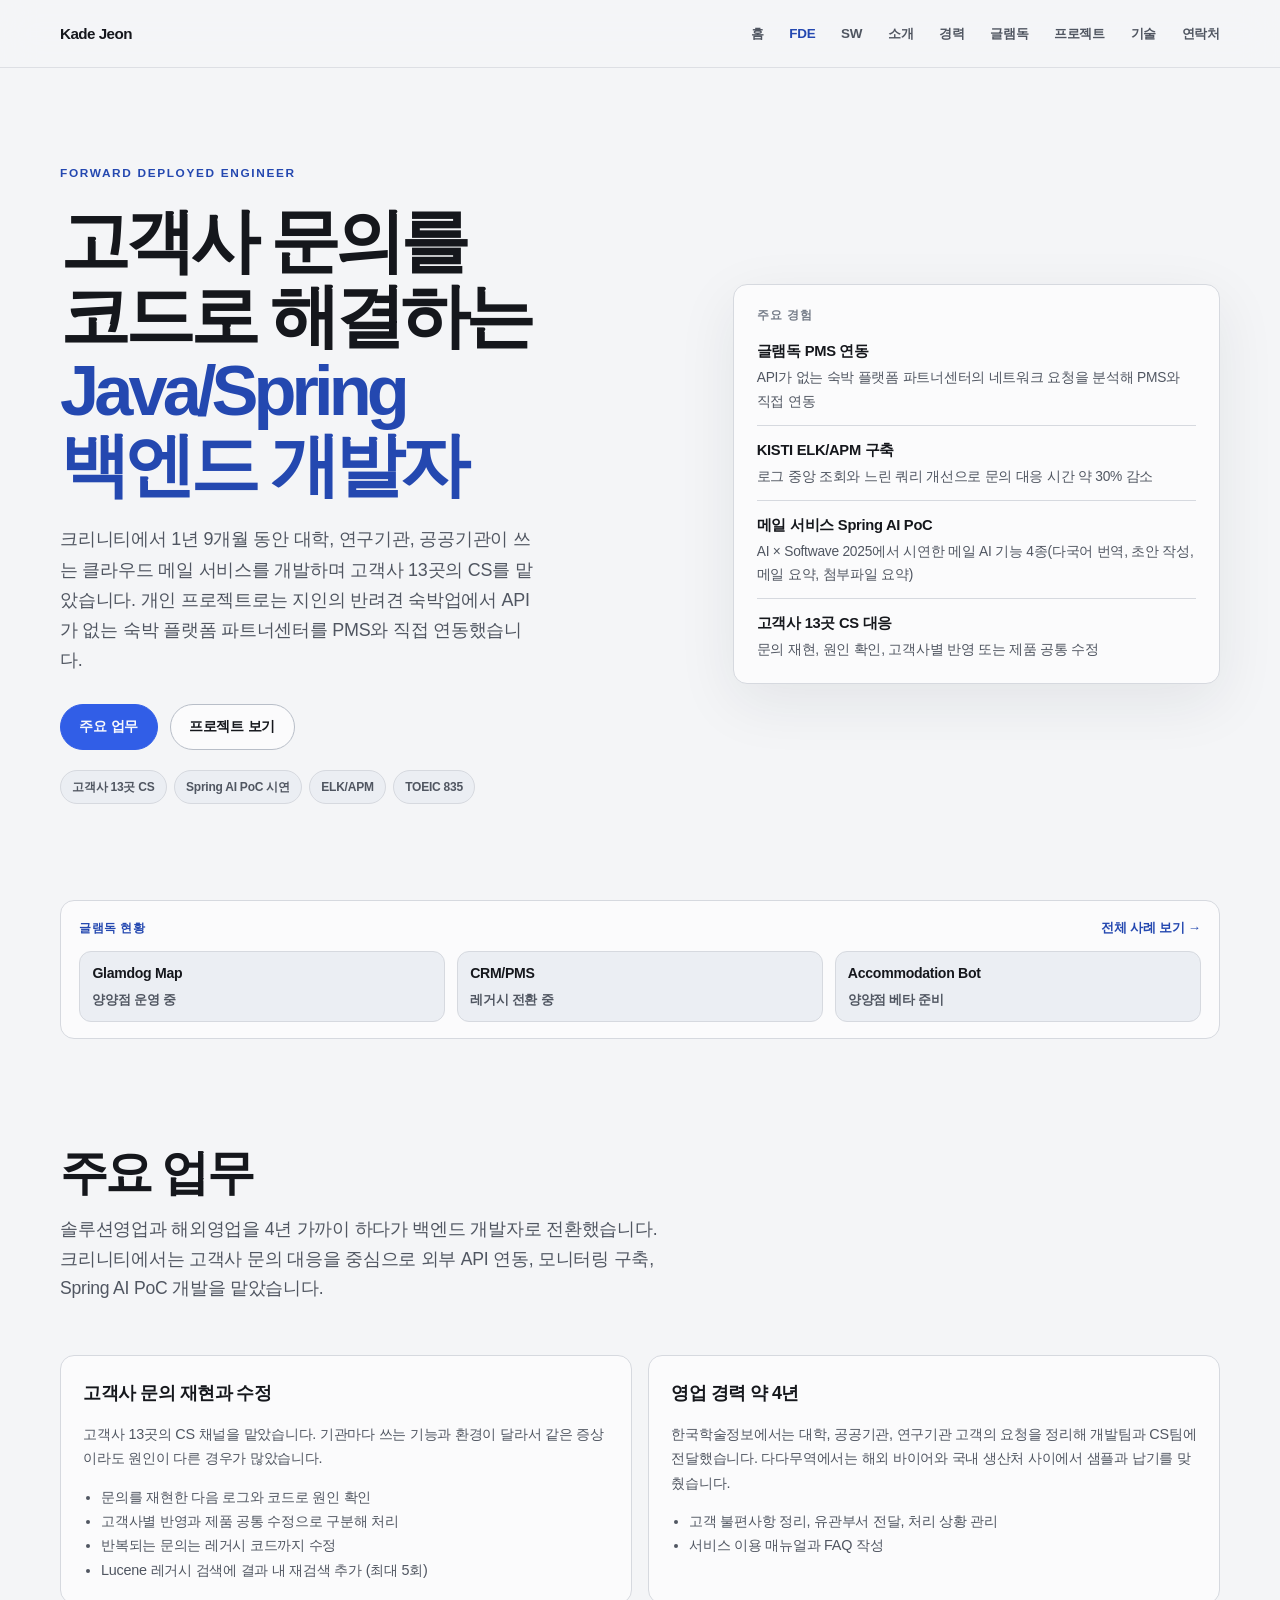
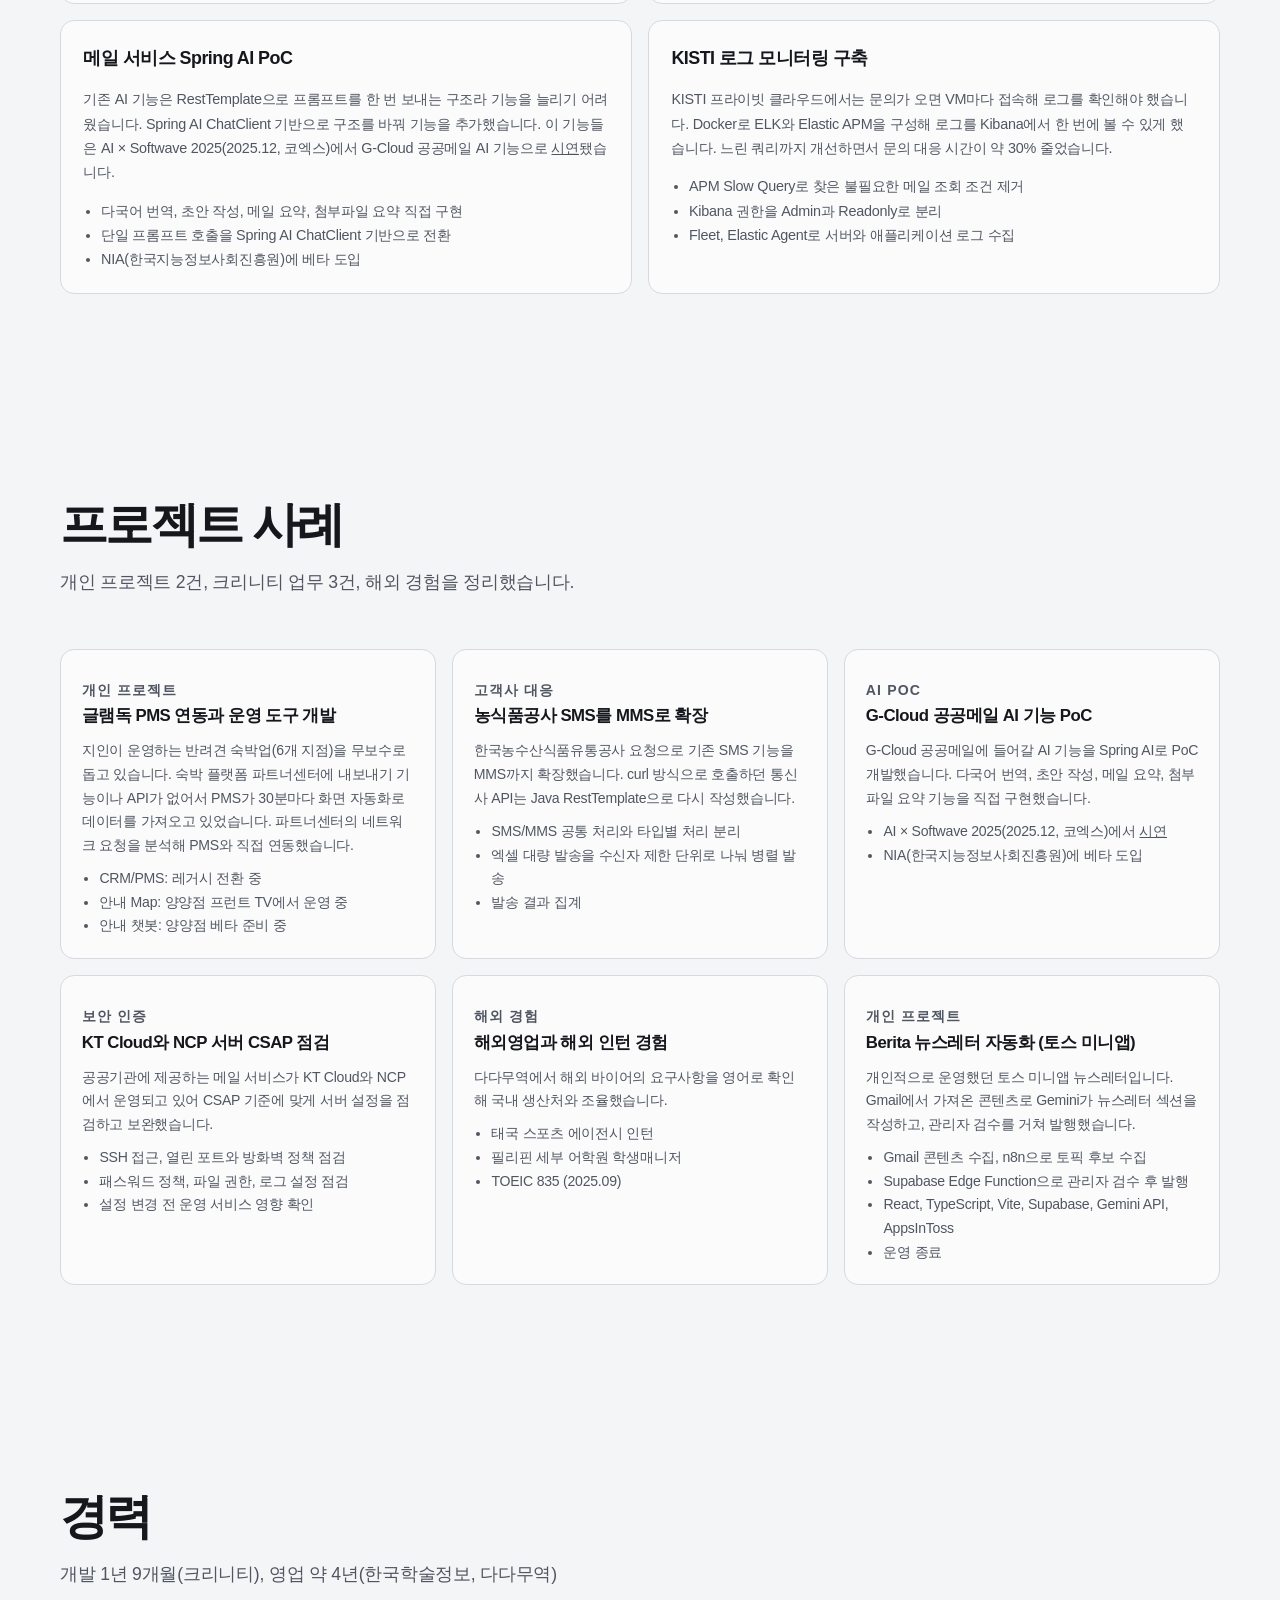
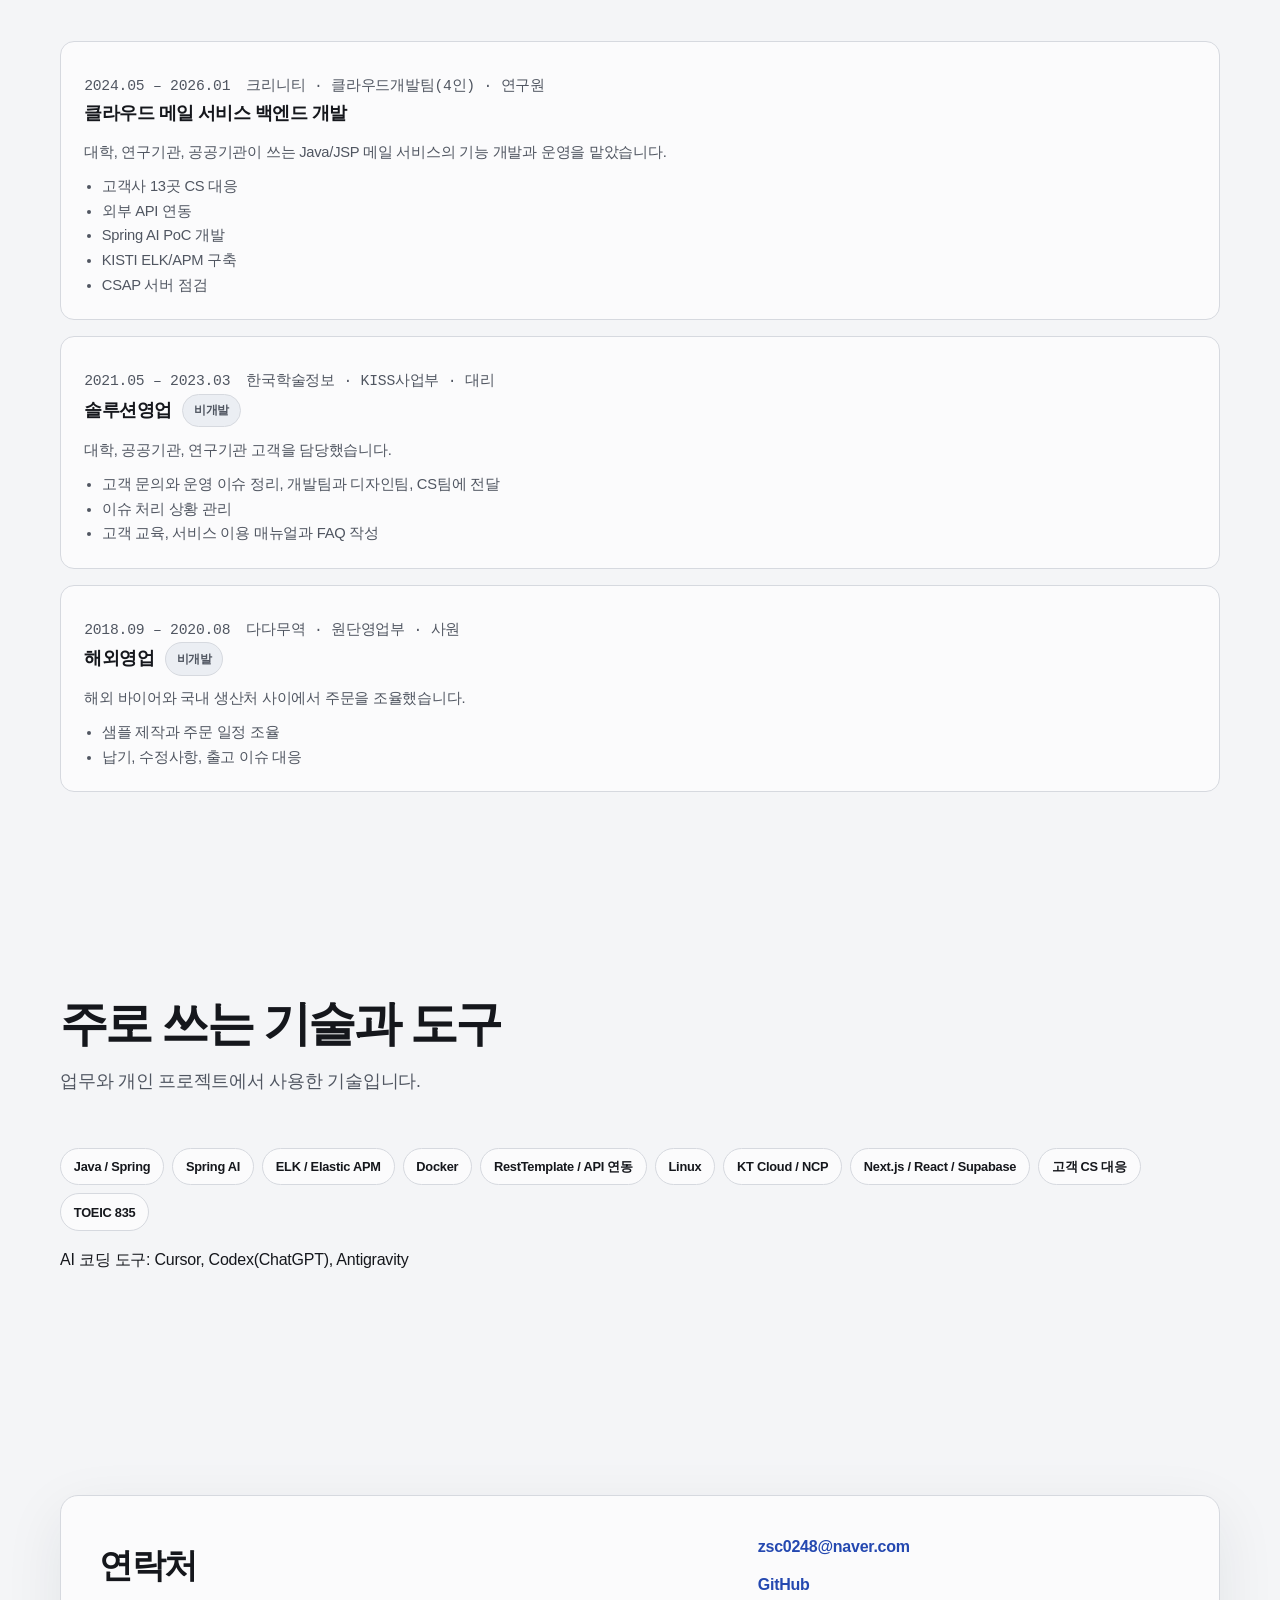
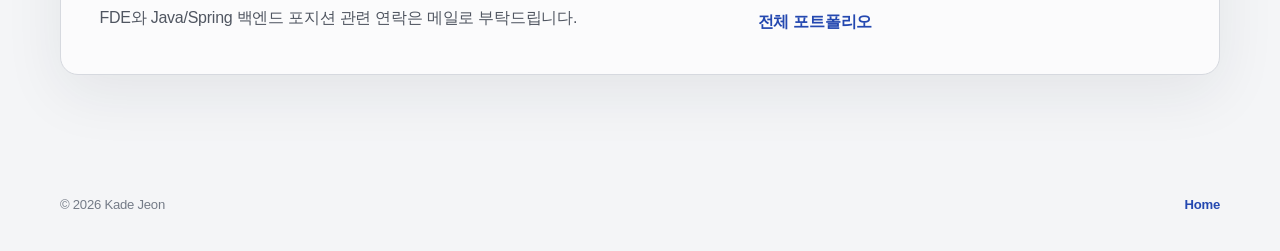
==== commit fbf7d233: "FDE 페이지 v5: 이름 제거, 체감 기준 문구 삭제, Berita(운영 종료) 카드 추가 Co-authored-by: Chongmyung Jeon <Kade-Jeon@users" ====
--- a/fde/index.html
+++ b/fde/index.html
@@ -3,8 +3,8 @@
   <head>
     <meta charset="UTF-8" />
     <meta name="viewport" content="width=device-width, initial-scale=1.0" />
-    <meta name="description" content="Java/Spring 백엔드 개발자 전총명(Kade Jeon)의 Forward Deployed Engineer 포트폴리오" />
-    <title>전총명 | Forward Deployed Engineer</title>
+    <meta name="description" content="Java/Spring 백엔드 개발자 Kade Jeon의 Forward Deployed Engineer 포트폴리오" />
+    <title>Kade Jeon | Forward Deployed Engineer</title>
     <link rel="stylesheet" href="../position-pages.css" />
   </head>
   <body>
@@ -49,7 +49,7 @@
           <p class="hero-panel__label">주요 경험</p>
           <ul>
               <li><strong>글램독 PMS 연동</strong><span>API가 없는 숙박 플랫폼 파트너센터의 네트워크 요청을 분석해 PMS와 직접 연동</span></li>
-              <li><strong>KISTI ELK/APM 구축</strong><span>로그 중앙 조회와 느린 쿼리 개선으로 문의 대응 시간 약 30% 감소 (체감 기준)</span></li>
+              <li><strong>KISTI ELK/APM 구축</strong><span>로그 중앙 조회와 느린 쿼리 개선으로 문의 대응 시간 약 30% 감소</span></li>
               <li><strong>메일 서비스 Spring AI PoC</strong><span>AI × Softwave 2025에서 시연한 메일 AI 기능 4종(다국어 번역, 초안 작성, 메일 요약, 첨부파일 요약)</span></li>
               <li><strong>고객사 13곳 CS 대응</strong><span>문의 재현, 원인 확인, 고객사별 반영 또는 제품 공통 수정</span></li>
           </ul>
@@ -112,7 +112,7 @@
             </article>
             <article class="card">
               <h3>KISTI 로그 모니터링 구축</h3>
-              <p>KISTI 프라이빗 클라우드에서는 문의가 오면 VM마다 접속해 로그를 확인해야 했습니다. Docker로 ELK와 Elastic APM을 구성해 로그를 Kibana에서 한 번에 볼 수 있게 했습니다. 느린 쿼리까지 개선하면서 문의 대응 시간이 체감 기준 약 30% 줄었습니다.</p>
+              <p>KISTI 프라이빗 클라우드에서는 문의가 오면 VM마다 접속해 로그를 확인해야 했습니다. Docker로 ELK와 Elastic APM을 구성해 로그를 Kibana에서 한 번에 볼 수 있게 했습니다. 느린 쿼리까지 개선하면서 문의 대응 시간이 약 30% 줄었습니다.</p>
               <ul>
                 <li>APM Slow Query로 찾은 불필요한 메일 조회 조건 제거</li>
                 <li>Kibana 권한을 Admin과 Readonly로 분리</li>
@@ -127,7 +127,7 @@
         <div class="shell">
           <div class="section-head">
             <h2>프로젝트 사례</h2>
-            <p>개인 프로젝트 1건, 크리니티 업무 3건, 해외 경험을 정리했습니다.</p>
+            <p>개인 프로젝트 2건, 크리니티 업무 3건, 해외 경험을 정리했습니다.</p>
           </div>
           <div class="proof-grid">
             <article class="proof">
@@ -154,6 +154,11 @@
               <p class="proof__label">해외 경험</p>
               <h3>해외영업과 해외 인턴 경험</h3>
               <p>다다무역에서 해외 바이어의 요구사항을 영어로 확인해 국내 생산처와 조율했습니다.</p><ul><li>태국 스포츠 에이전시 인턴</li><li>필리핀 세부 어학원 학생매니저</li><li>TOEIC 835 (2025.09)</li></ul>
+            </article>
+            <article class="proof">
+              <p class="proof__label">개인 프로젝트</p>
+              <h3>Berita 뉴스레터 자동화 (토스 미니앱)</h3>
+              <p>개인적으로 운영했던 토스 미니앱 뉴스레터입니다. Gmail에서 가져온 콘텐츠로 Gemini가 뉴스레터 섹션을 작성하고, 관리자 검수를 거쳐 발행했습니다.</p><ul><li>Gmail 콘텐츠 수집, n8n으로 토픽 후보 수집</li><li>Supabase Edge Function으로 관리자 검수 후 발행</li><li>React, TypeScript, Vite, Supabase, Gemini API, AppsInToss</li><li>운영 종료</li></ul>
             </article>
           </div>
         </div>
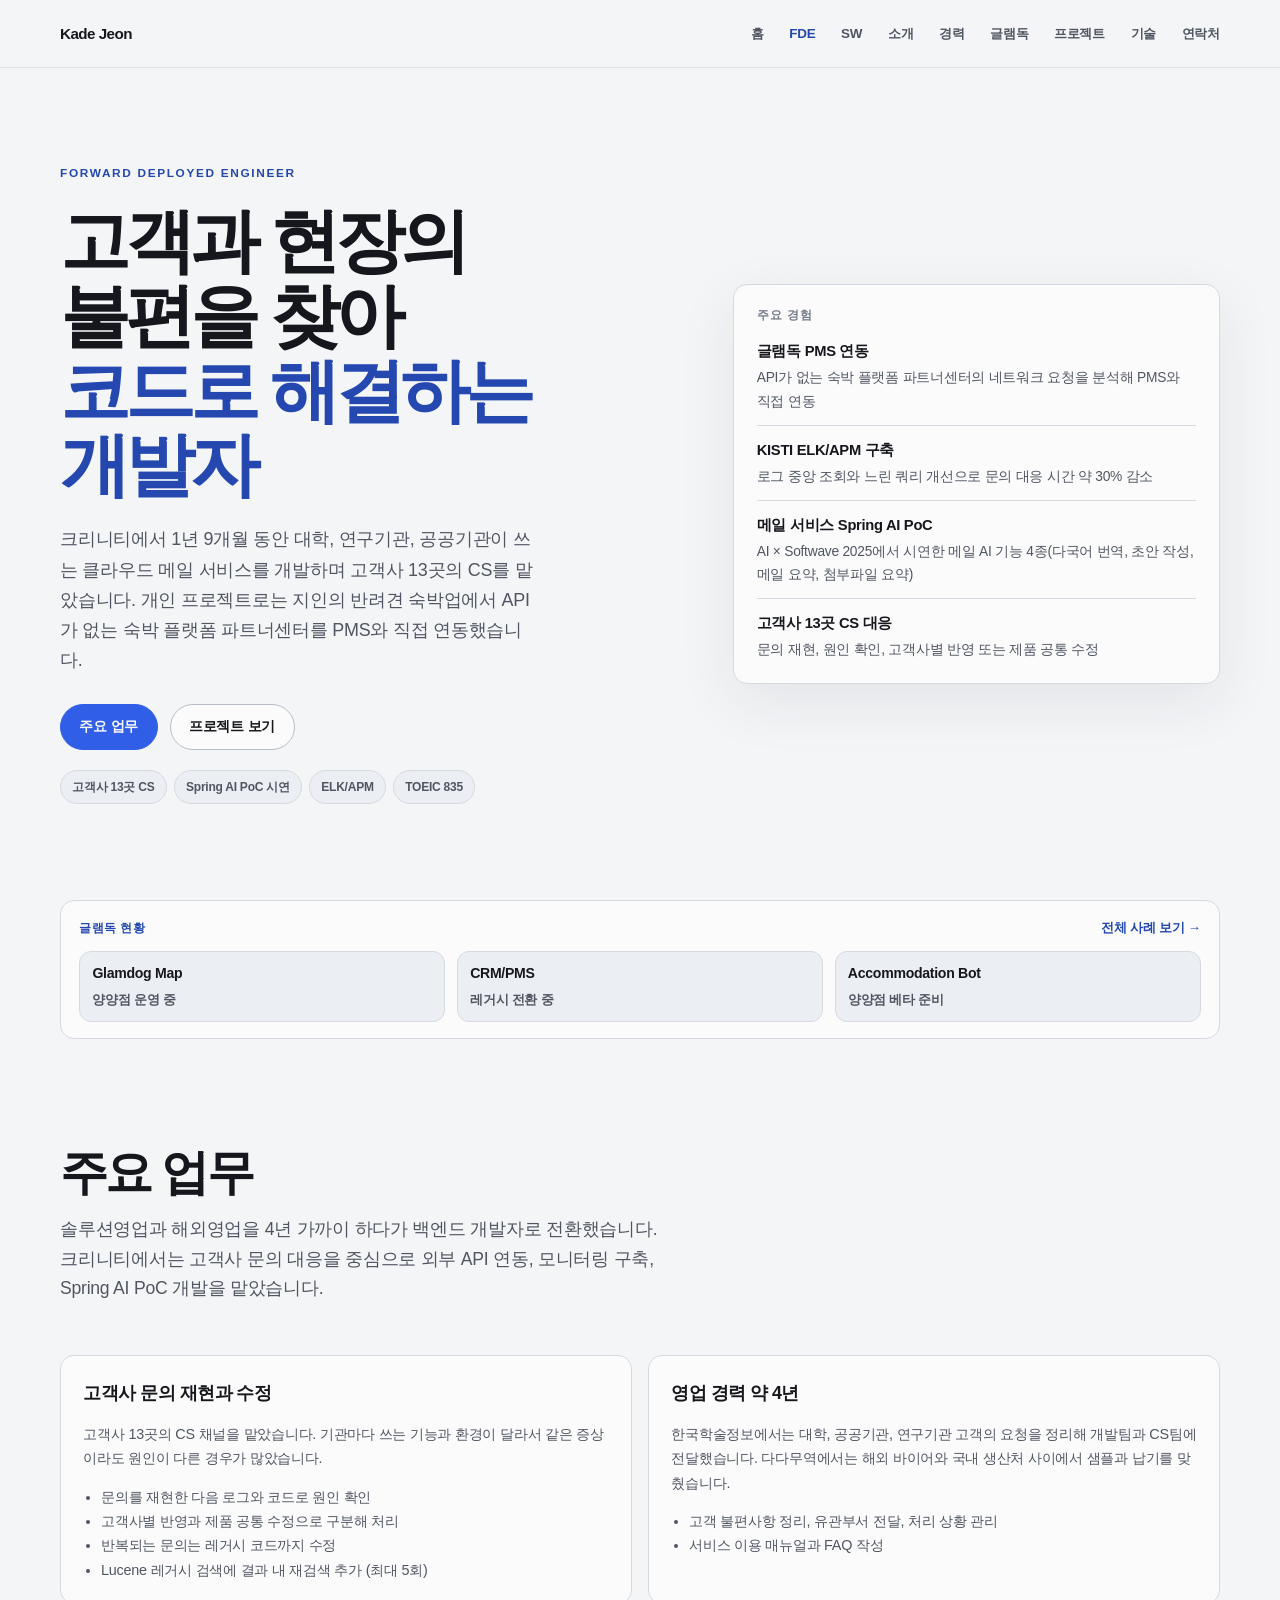
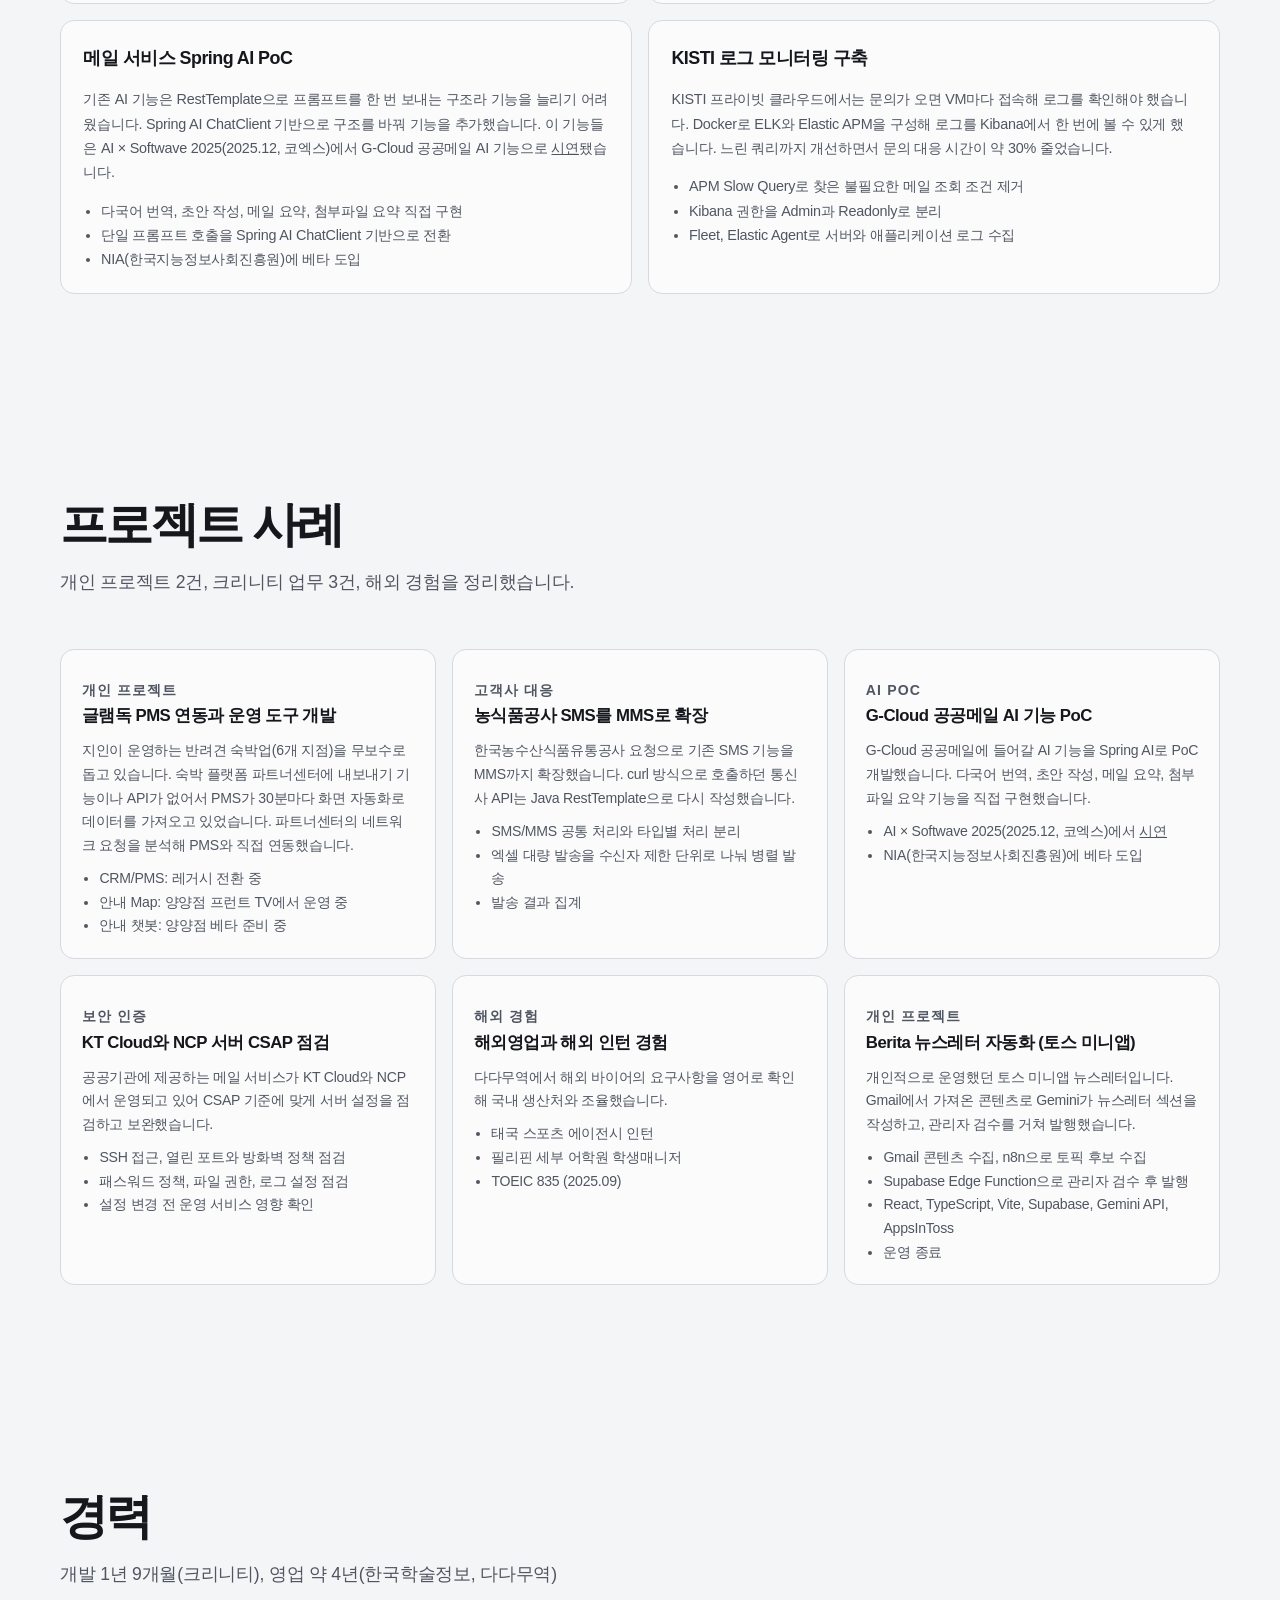
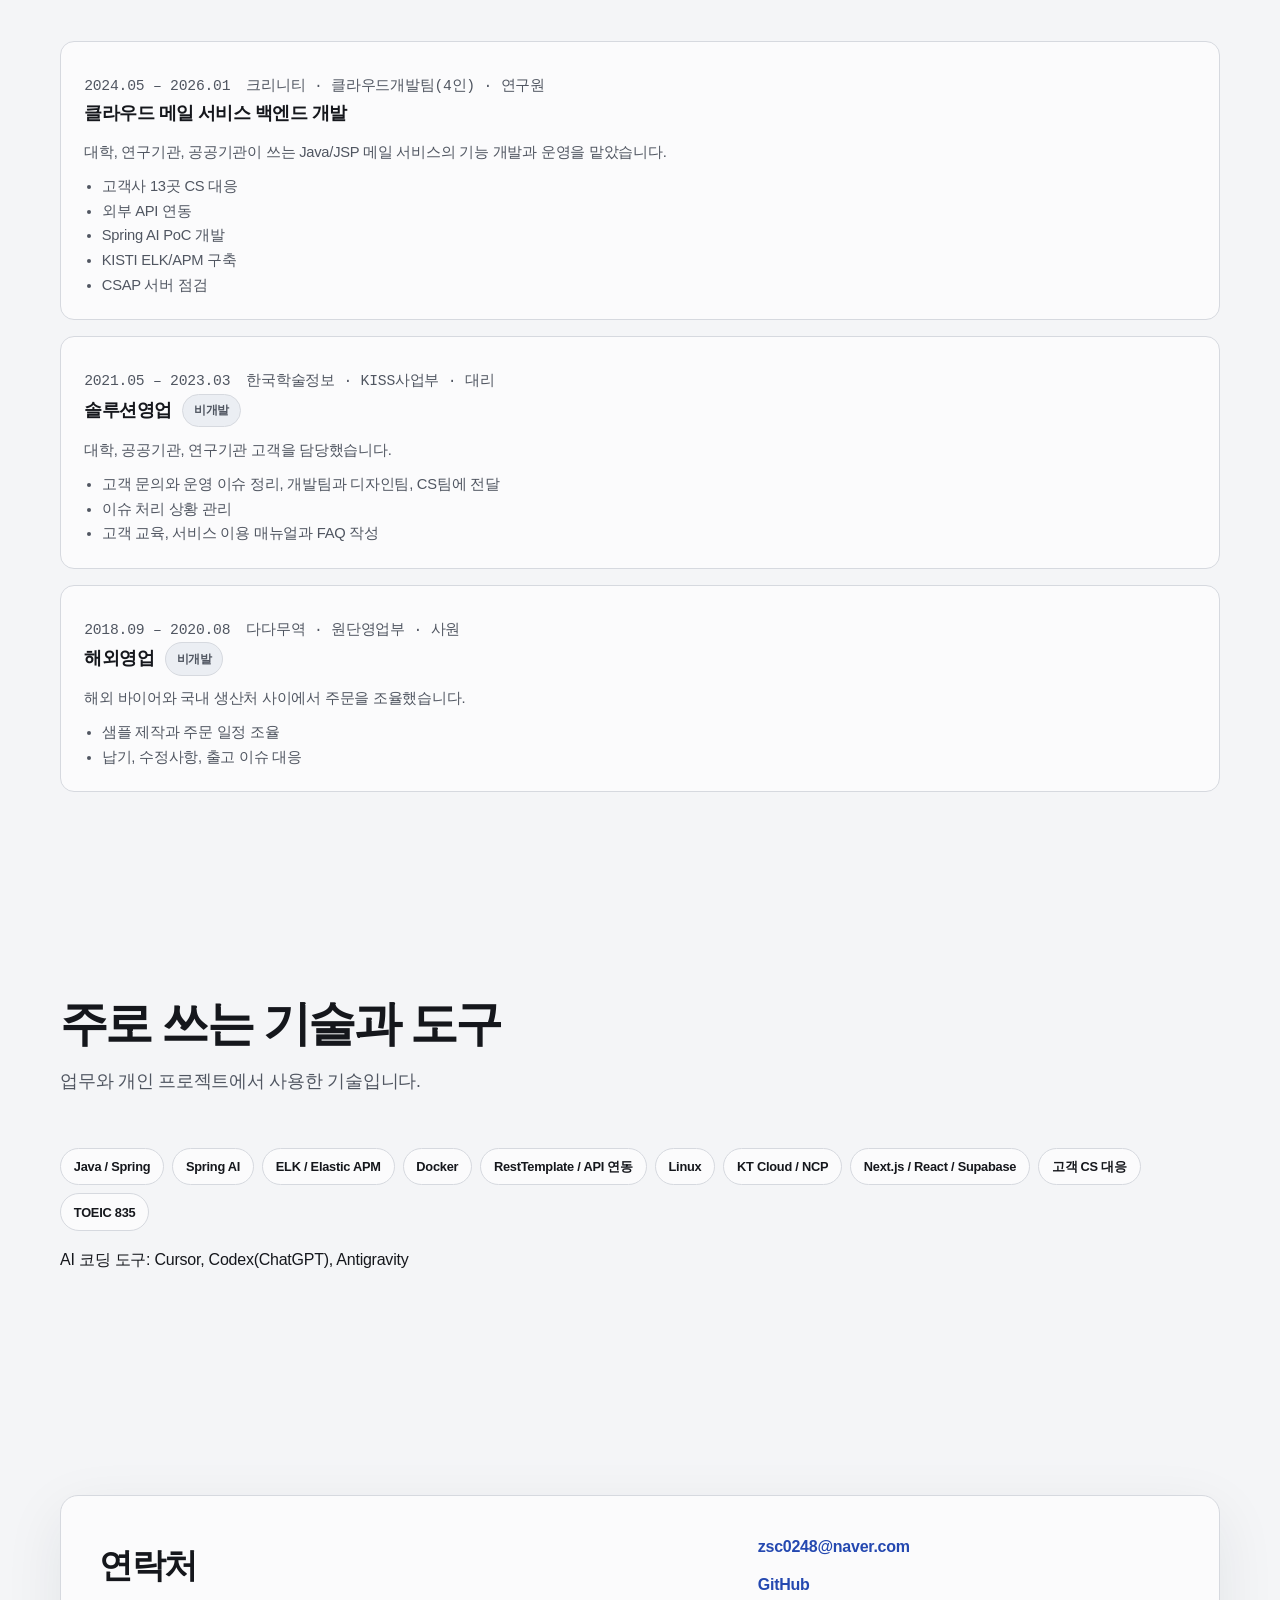
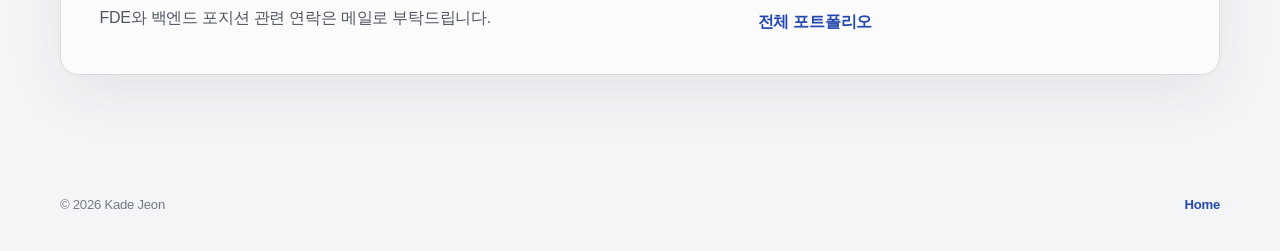
==== commit d5122e99: "FDE 페이지 v6: 제목을 문제 해결 중심으로 변경 Co-authored-by: Chongmyung Jeon <Kade-Jeon@users.noreply.github.com>" ====
--- a/fde/index.html
+++ b/fde/index.html
@@ -3,7 +3,7 @@
   <head>
     <meta charset="UTF-8" />
     <meta name="viewport" content="width=device-width, initial-scale=1.0" />
-    <meta name="description" content="Java/Spring 백엔드 개발자 Kade Jeon의 Forward Deployed Engineer 포트폴리오" />
+    <meta name="description" content="고객과 현장의 불편을 찾아 코드로 해결하는 개발자 Kade Jeon의 Forward Deployed Engineer 포트폴리오" />
     <title>Kade Jeon | Forward Deployed Engineer</title>
     <link rel="stylesheet" href="../position-pages.css" />
   </head>
@@ -30,8 +30,8 @@
         <div>
           <p class="hero__kicker">Forward Deployed Engineer</p>
           <h1>
-            고객사 문의를 코드로 해결하는<br />
-            <strong>Java/Spring 백엔드 개발자</strong>
+            고객과 현장의 불편을 찾아<br />
+            <strong>코드로 해결하는 개발자</strong>
           </h1>
           <p class="hero__summary">크리니티에서 1년 9개월 동안 대학, 연구기관, 공공기관이 쓰는 클라우드 메일 서비스를 개발하며 고객사 13곳의 CS를 맡았습니다. 개인 프로젝트로는 지인의 반려견 숙박업에서 API가 없는 숙박 플랫폼 파트너센터를 PMS와 직접 연동했습니다.</p>
           <div class="hero__actions">
@@ -217,7 +217,7 @@
         <div class="shell contact-panel">
           <div>
             <h2>연락처</h2>
-            <p>FDE와 Java/Spring 백엔드 포지션 관련 연락은 메일로 부탁드립니다.</p>
+            <p>FDE와 백엔드 포지션 관련 연락은 메일로 부탁드립니다.</p>
           </div>
           <div class="contact-links">
             <a href="mailto:zsc0248@naver.com">zsc0248@naver.com</a>
